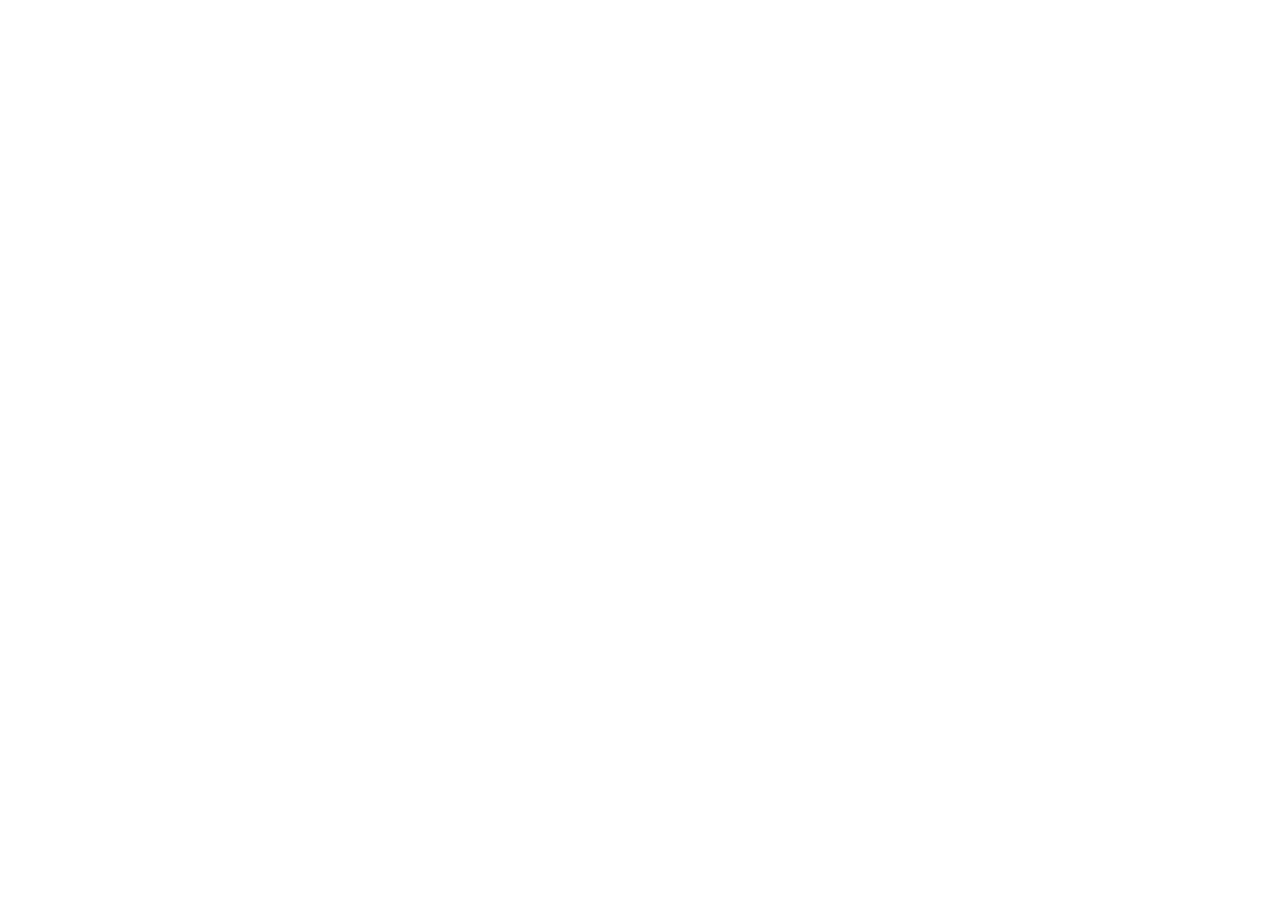
==== Index.html @ 4e095035 "reset" ====
<!DOCTYPE html>
<html lang="en">
<head>
    <meta charset="UTF-8">
    <meta name="viewport" content="width=device-width, initial-scale=1.0">
    <title>Profile</title>
</head>
<body>
    
</body>
</html>
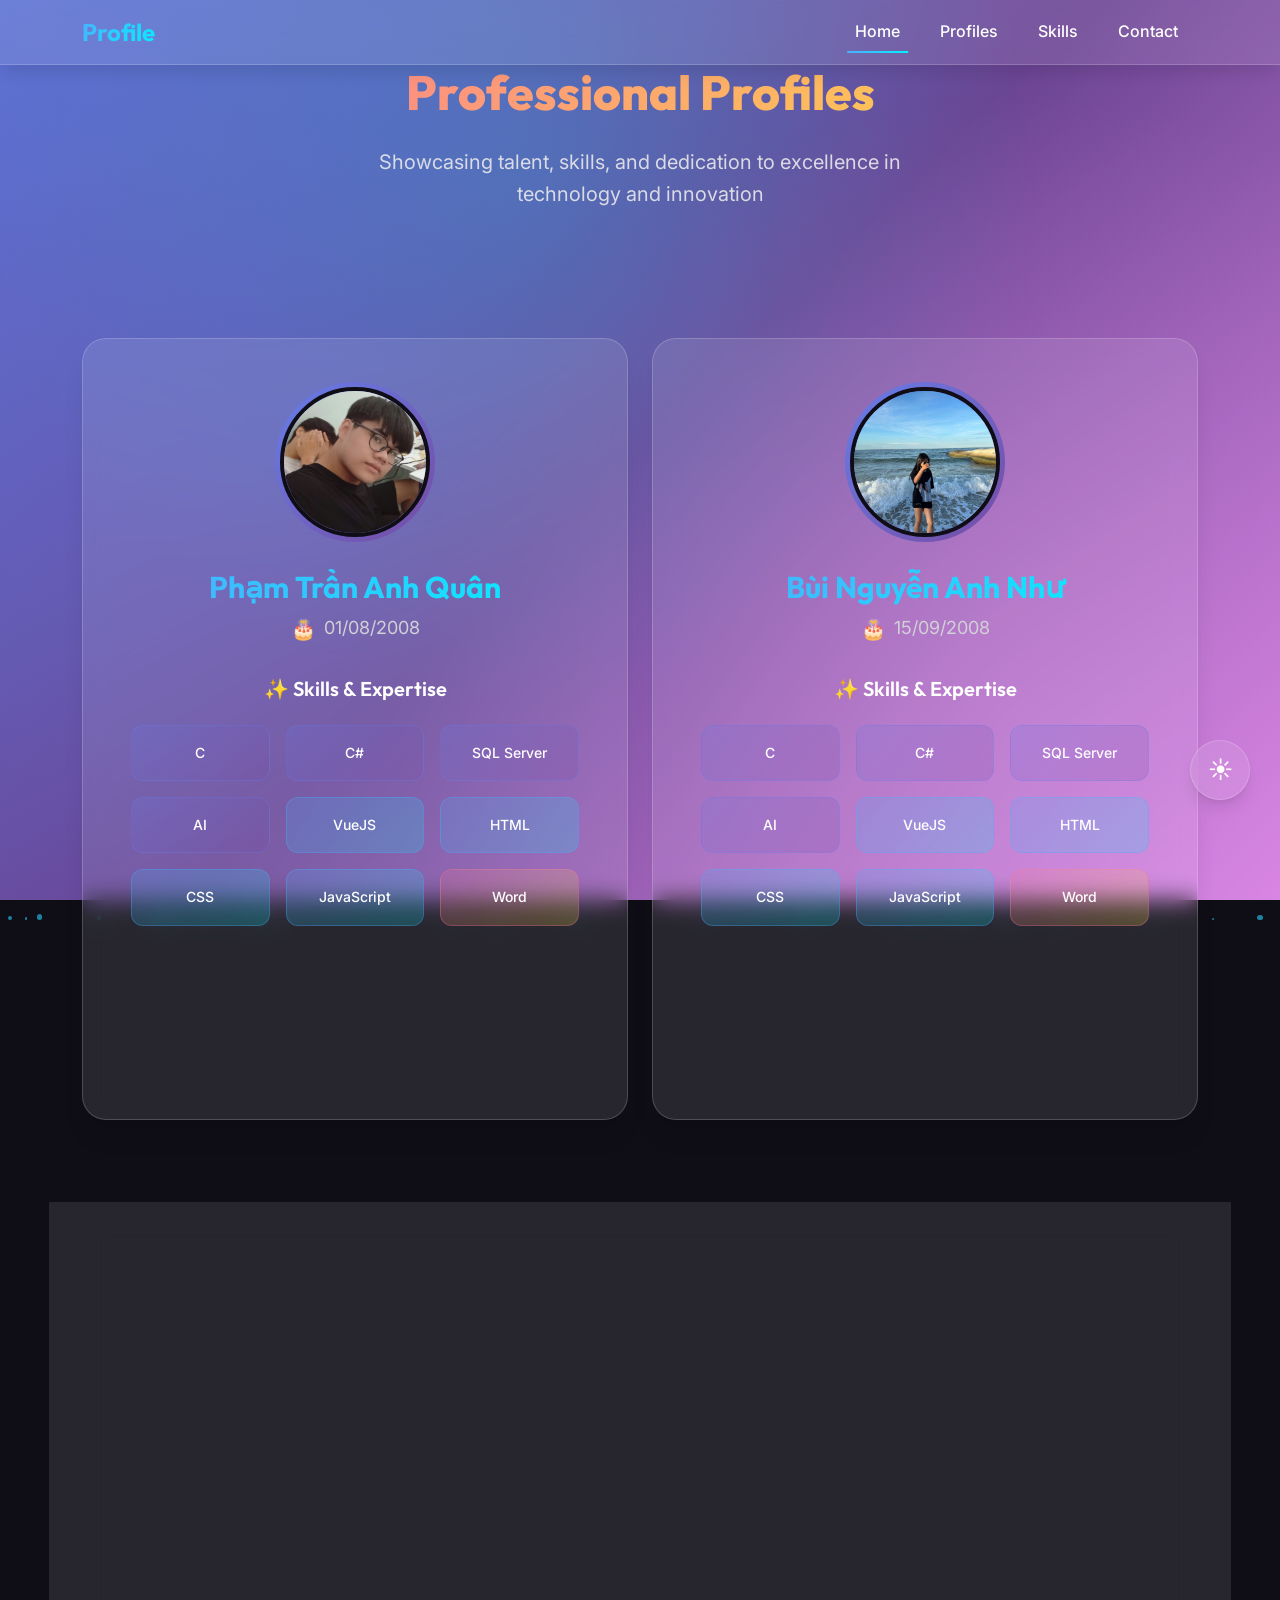
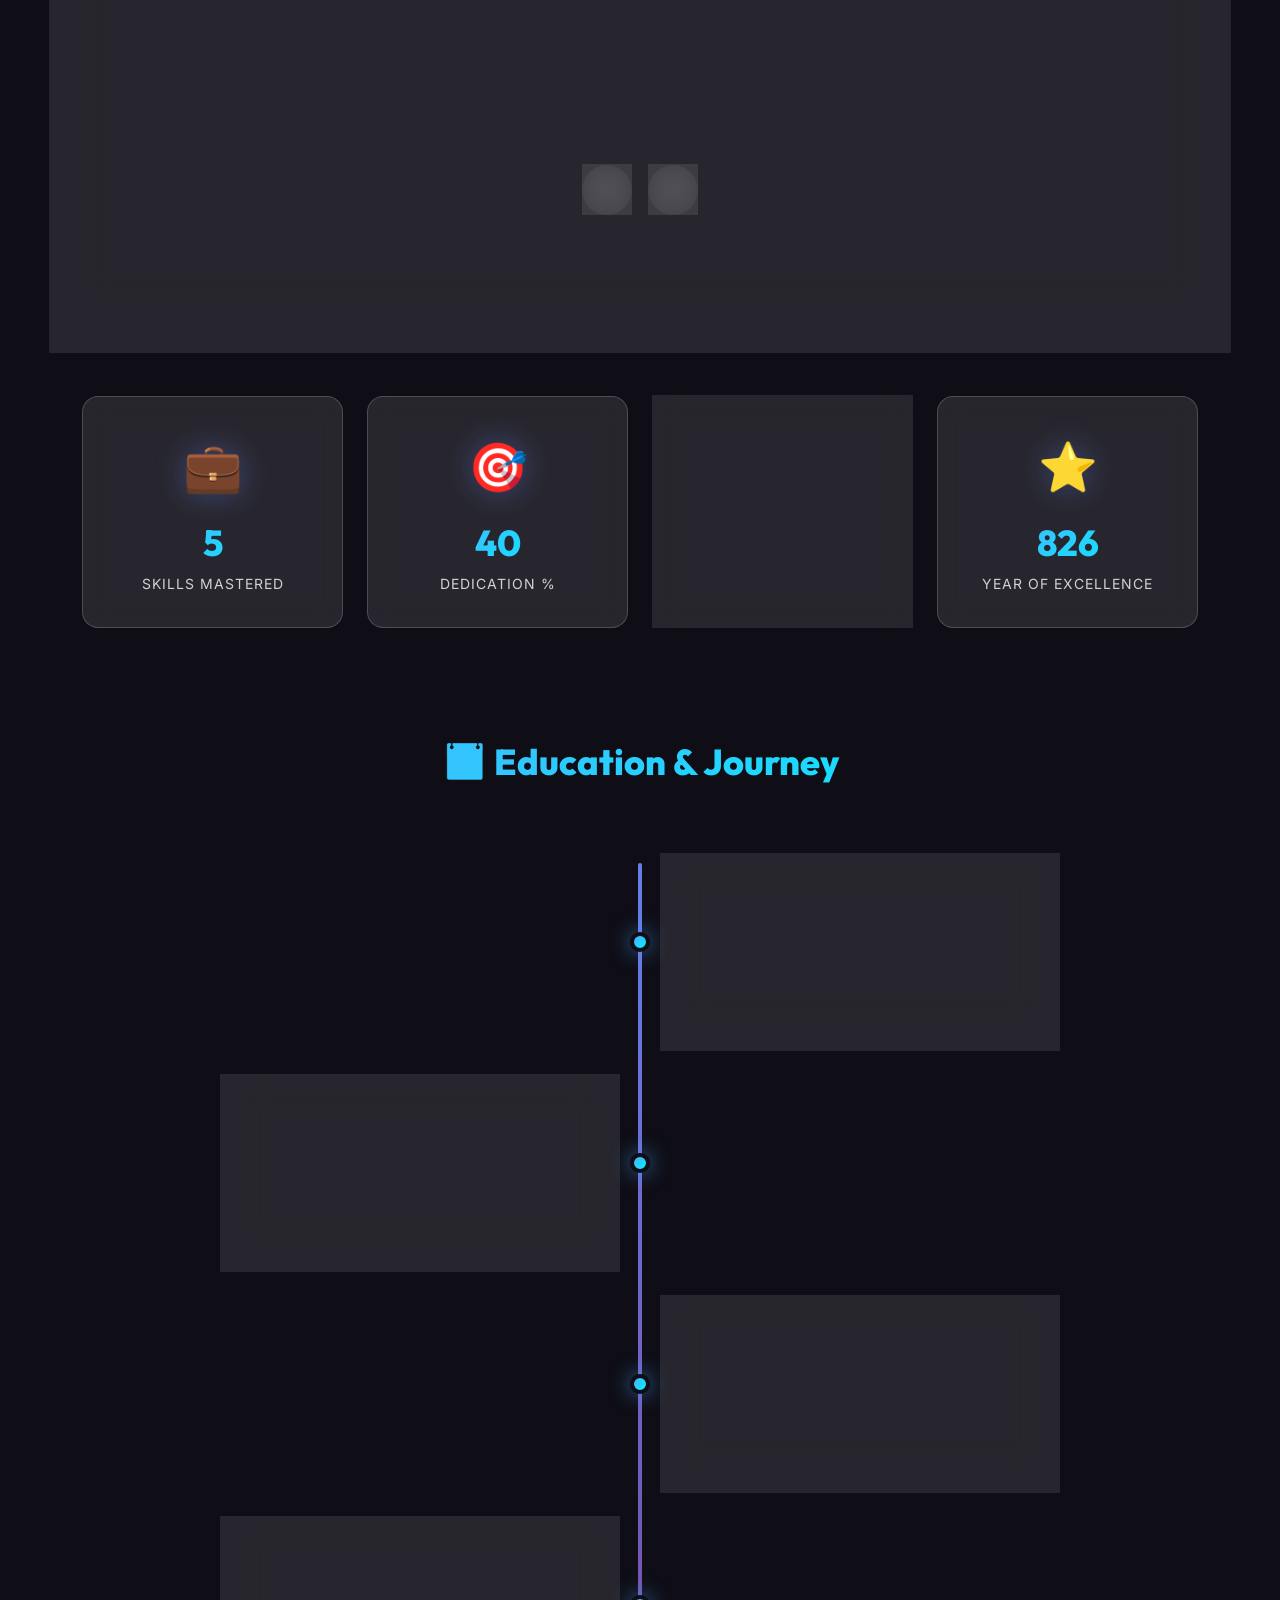
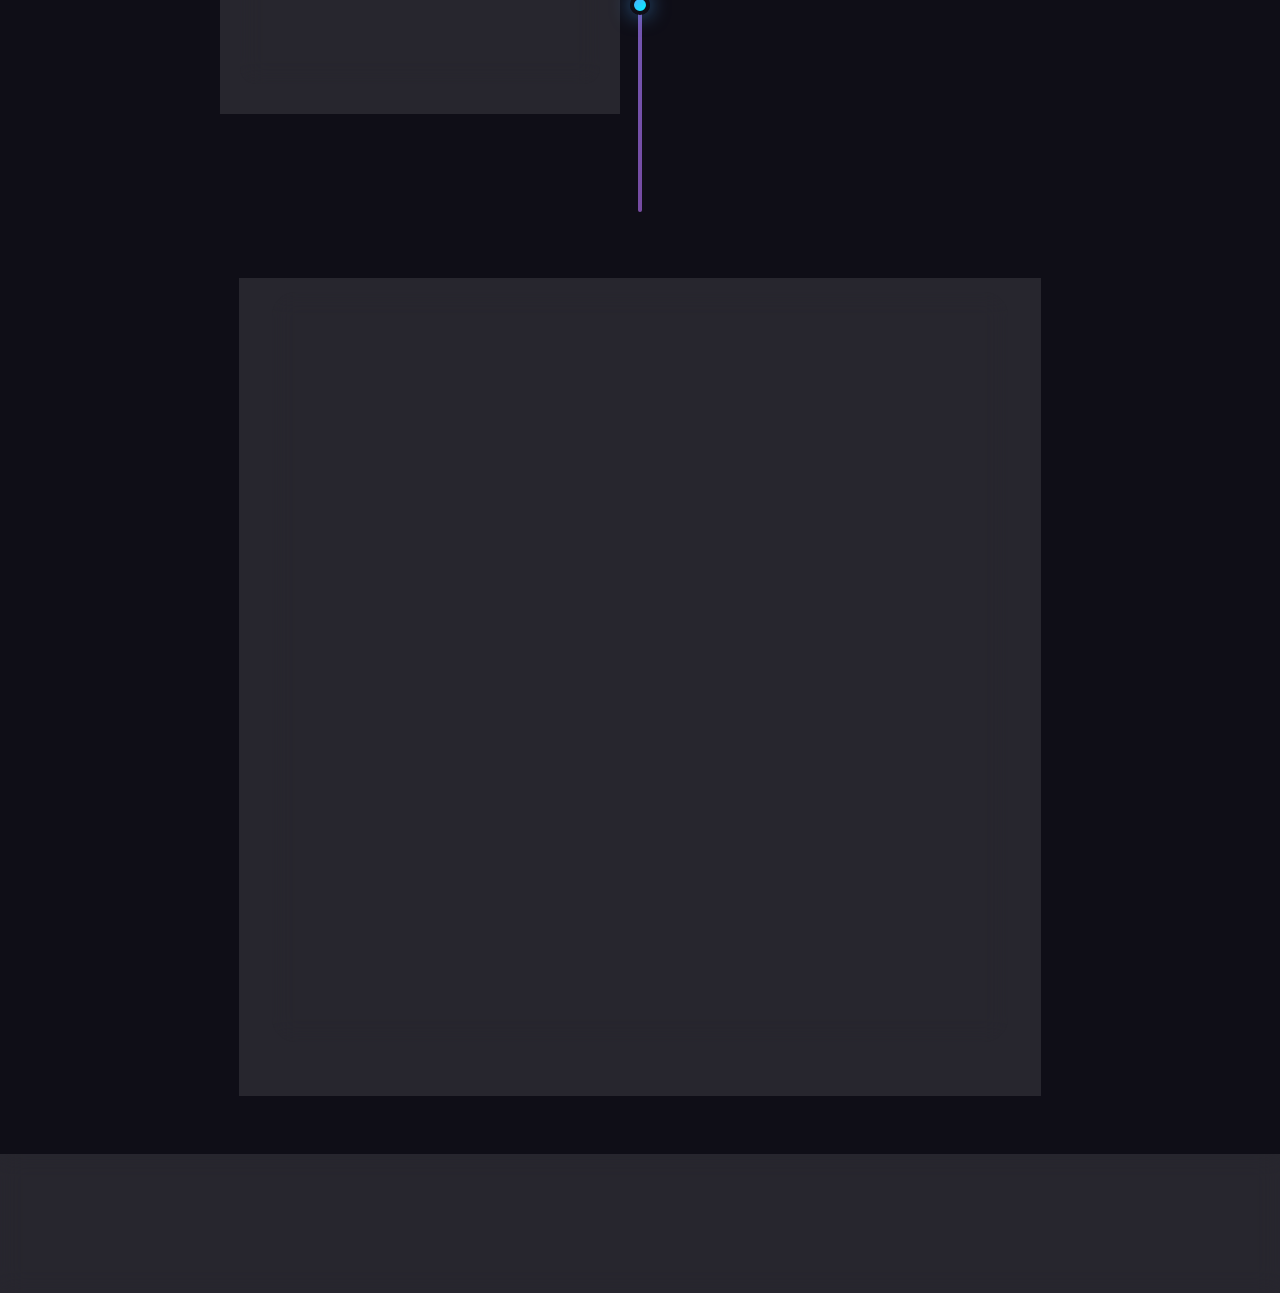
==== commit fe94f7a3: "feat: Implement a comprehensive profile page with detailed sections, styling, and interactive script" ====
--- a/Index.html
+++ b/Index.html
@@ -1,11 +1,359 @@
 <!DOCTYPE html>
-<html lang="en">
+<html lang="vi">
+
 <head>
     <meta charset="UTF-8">
     <meta name="viewport" content="width=device-width, initial-scale=1.0">
-    <title>Profile</title>
+    <meta name="description" content="Professional Profile - Phạm Trần Anh Quân & Bùi Nguyễn Anh Như">
+    <meta name="keywords" content="profile, developer, programmer, skills, portfolio">
+    <meta name="author" content="Phạm Trần Anh Quân & Bùi Nguyễn Anh Như">
+    <title>Premium Profile - Phạm Trần Anh Quân & Bùi Nguyễn Anh Như</title>
+
+    <!-- Bootstrap CSS -->
+    <link href="https://cdn.jsdelivr.net/npm/bootstrap@5.3.8/dist/css/bootstrap.min.css" rel="stylesheet"
+        integrity="sha384-sRIl4kxILFvY47J16cr9ZwB07vP4J8+LH7qKQnuqkuIAvNWLzeN8tE5YBujZqJLB" crossorigin="anonymous">
+
+    <!-- Custom CSS -->
+    <link rel="stylesheet" href="css/style.css">
+
+    <!-- Favicon -->
+    <link rel="icon" type="image/x-icon"
+        href="data:image/svg+xml,<svg xmlns='http://www.w3.org/2000/svg' viewBox='0 0 100 100'><text y='.9em' font-size='90'>👨‍💻</text></svg>">
 </head>
+
 <body>
-    
+    <!-- Page Loader -->
+    <div class="page-loader">
+        <div class="loader-spinner"></div>
+    </div>
+
+    <!-- Floating Particles Container -->
+    <div class="particles-container"></div>
+
+    <!-- Scroll Progress Indicator -->
+    <div class="scroll-progress"></div>
+
+    <!-- Animated Background -->
+    <div class="animated-background"></div>
+
+    <!-- Navigation -->
+    <header>
+        <nav class="navbar navbar-expand-lg navbar-glass fixed-top">
+            <div class="container">
+                <a class="navbar-brand" href="#home">
+                    <span>Profile</span>
+                </a>
+                <button class="navbar-toggler" type="button" data-bs-toggle="collapse" data-bs-target="#navbarNav"
+                    aria-controls="navbarNav" aria-expanded="false" aria-label="Toggle navigation">
+                    <span class="navbar-toggler-icon"></span>
+                </button>
+                <div class="collapse navbar-collapse" id="navbarNav">
+                    <ul class="navbar-nav ms-auto">
+                        <li class="nav-item">
+                            <a class="nav-link active" aria-current="page" href="#home">Home</a>
+                        </li>
+                        <li class="nav-item">
+                            <a class="nav-link" href="#profiles">Profiles</a>
+                        </li>
+                        <li class="nav-item">
+                            <a class="nav-link" href="#skills">Skills</a>
+                        </li>
+                        <li class="nav-item">
+                            <a class="nav-link" href="#contact">Contact</a>
+                        </li>
+                    </ul>
+                </div>
+            </div>
+        </nav>
+    </header>
+
+    <!-- Hero Section -->
+    <section id="home" class="hero-section">
+        <div class="container">
+            <h1 class="hero-title">Professional Profiles</h1>
+            <p class="hero-subtitle">
+                Showcasing talent, skills, and dedication to excellence in technology and innovation
+            </p>
+        </div>
+    </section>
+
+    <!-- Profile Cards Section -->
+    <section id="profiles" class="profiles-section">
+        <div class="container">
+            <div class="row g-4">
+                <!-- Profile Card 1: Phạm Trần Anh Quân -->
+                <div class="col-lg-6">
+                    <div class="profile-card">
+                        <div class="profile-image-wrapper">
+                            <img src="Pic/quan.jpg" alt="Phạm Trần Anh Quân" class="profile-image">
+                        </div>
+
+                        <h2 class="profile-name">Phạm Trần Anh Quân</h2>
+                        <p class="profile-birthdate">01/08/2008</p>
+
+                        <div id="skills" class="skills-section">
+                            <h3 class="skills-title">✨ Skills & Expertise</h3>
+                            <div class="skills-grid">
+                                <div class="skill-badge programming">C</div>
+                                <div class="skill-badge programming">C#</div>
+                                <div class="skill-badge programming">SQL Server</div>
+                                <div class="skill-badge programming">AI</div>
+                                <div class="skill-badge web">VueJS</div>
+                                <div class="skill-badge web">HTML</div>
+                                <div class="skill-badge web">CSS</div>
+                                <div class="skill-badge web">JavaScript</div>
+                                <div class="skill-badge office">Word</div>
+                                <div class="skill-badge office">Excel</div>
+                                <div class="skill-badge office">PowerPoint</div>
+                                <div class="skill-badge soft">English</div>
+                                <div class="skill-badge soft">Teamwork</div>
+                                <div class="skill-badge soft">Communicate</div>
+                            </div>
+                        </div>
+                    </div>
+                </div>
+
+                <!-- Profile Card 2: Bùi Nguyễn Anh Như -->
+                <div class="col-lg-6">
+                    <div class="profile-card">
+                        <div class="profile-image-wrapper">
+                            <img src="Pic/nhu.jpg" alt="Bùi Nguyễn Anh Như" class="profile-image">
+                        </div>
+
+                        <h2 class="profile-name">Bùi Nguyễn Anh Như</h2>
+                        <p class="profile-birthdate">15/09/2008</p>
+
+                        <div class="skills-section">
+                            <h3 class="skills-title">✨ Skills & Expertise</h3>
+                            <div class="skills-grid">
+                                <div class="skill-badge programming">C</div>
+                                <div class="skill-badge programming">C#</div>
+                                <div class="skill-badge programming">SQL Server</div>
+                                <div class="skill-badge programming">AI</div>
+                                <div class="skill-badge web">VueJS</div>
+                                <div class="skill-badge web">HTML</div>
+                                <div class="skill-badge web">CSS</div>
+                                <div class="skill-badge web">JavaScript</div>
+                                <div class="skill-badge office">Word</div>
+                                <div class="skill-badge office">Excel</div>
+                                <div class="skill-badge office">PowerPoint</div>
+                                <div class="skill-badge soft">English</div>
+                                <div class="skill-badge soft">Teamwork</div>
+                                <div class="skill-badge soft">Communicate</div>
+                            </div>
+                        </div>
+                    </div>
+                </div>
+            </div>
+        </div>
+    </section>
+
+    <!-- Achievements Slider Section -->
+    <section class="slider-section">
+        <div class="container">
+            <div class="slider-container">
+                <h2 class="slider-title">🏆 Achievements & Highlights</h2>
+
+                <div class="slider-wrapper">
+                    <div class="slider-track">
+                        <!-- Slide 1 -->
+                        <div class="slider-slide">
+                            <div class="slider-content">
+                                <div class="slider-icon">💻</div>
+                                <h3>Full-Stack Development</h3>
+                                <p>Proficient in both frontend and backend technologies, creating complete web solutions
+                                    from database design to user interface implementation.</p>
+                            </div>
+                        </div>
+
+                        <!-- Slide 2 -->
+                        <div class="slider-slide">
+                            <div class="slider-content">
+                                <div class="slider-icon">🤖</div>
+                                <h3>AI & Machine Learning</h3>
+                                <p>Experience with artificial intelligence and machine learning technologies, applying
+                                    modern AI solutions to solve real-world problems.</p>
+                            </div>
+                        </div>
+
+                        <!-- Slide 3 -->
+                        <div class="slider-slide">
+                            <div class="slider-content">
+                                <div class="slider-icon">🎨</div>
+                                <h3>Modern Web Design</h3>
+                                <p>Creating stunning, responsive interfaces using cutting-edge design principles
+                                    including glassmorphism, gradients, and micro-interactions.</p>
+                            </div>
+                        </div>
+
+                        <!-- Slide 4 -->
+                        <div class="slider-slide">
+                            <div class="slider-content">
+                                <div class="slider-icon">⚡</div>
+                                <h3>High Performance</h3>
+                                <p>Building optimized, lightning-fast applications with focus on performance,
+                                    accessibility, and user experience.</p>
+                            </div>
+                        </div>
+                    </div>
+                </div>
+
+                <div class="slider-controls">
+                    <button class="slider-btn slider-prev" aria-label="Previous slide">←</button>
+                    <button class="slider-btn slider-next" aria-label="Next slide">→</button>
+                </div>
+
+                <div class="slider-indicators">
+                    <div class="slider-indicator active"></div>
+                    <div class="slider-indicator"></div>
+                    <div class="slider-indicator"></div>
+                    <div class="slider-indicator"></div>
+                </div>
+            </div>
+        </div>
+    </section>
+
+    <!-- Statistics Section -->
+    <section class="stats-section">
+        <div class="container">
+            <div class="stats-grid">
+                <div class="stat-card">
+                    <div class="stat-icon">💼</div>
+                    <div class="stat-number" data-target="14">0</div>
+                    <div class="stat-label">Skills Mastered</div>
+                </div>
+
+                <div class="stat-card">
+                    <div class="stat-icon">🎯</div>
+                    <div class="stat-number" data-target="100">0</div>
+                    <div class="stat-label">Dedication %</div>
+                </div>
+
+                <div class="stat-card">
+                    <div class="stat-icon">🚀</div>
+                    <div class="stat-number" data-target="4">0</div>
+                    <div class="stat-label">Tech Domains</div>
+                </div>
+
+                <div class="stat-card">
+                    <div class="stat-icon">⭐</div>
+                    <div class="stat-number" data-target="2026">0</div>
+                    <div class="stat-label">Year of Excellence</div>
+                </div>
+            </div>
+        </div>
+    </section>
+
+    <!-- Timeline Section -->
+    <section class="timeline-section">
+        <div class="container">
+            <h2 class="timeline-title">📅 Education & Journey</h2>
+
+            <div class="timeline">
+                <div class="timeline-item">
+                    <div class="timeline-content">
+                        <div class="timeline-year">2026</div>
+                        <div class="timeline-event">Pursuing Advanced Programming and AI Technologies</div>
+                    </div>
+                    <div class="timeline-dot"></div>
+                    <div style="width: 45%"></div>
+                </div>
+
+                <div class="timeline-item">
+                    <div class="timeline-content">
+                        <div class="timeline-year">2024-2025</div>
+                        <div class="timeline-event">Mastering Web Development with VueJS, HTML, CSS & JavaScript</div>
+                    </div>
+                    <div class="timeline-dot"></div>
+                    <div style="width: 45%"></div>
+                </div>
+
+                <div class="timeline-item">
+                    <div class="timeline-content">
+                        <div class="timeline-year">2023</div>
+                        <div class="timeline-event">Started Learning Programming with C and C#</div>
+                    </div>
+                    <div class="timeline-dot"></div>
+                    <div style="width: 45%"></div>
+                </div>
+
+                <div class="timeline-item">
+                    <div class="timeline-content">
+                        <div class="timeline-year">2008</div>
+                        <div class="timeline-event">🎂 Born and Ready to Make a Difference!</div>
+                    </div>
+                    <div class="timeline-dot"></div>
+                    <div style="width: 45%"></div>
+                </div>
+            </div>
+        </div>
+    </section>
+
+    <!-- Contact Section -->
+
+    <section id="contact" class="profiles-section">
+        <div class="container">
+            <div class="row justify-content-center">
+                <div class="col-lg-8">
+                    <div class="contact-form">
+                        <h2 class="profile-name" style="margin-bottom: var(--space-lg); text-align: center;">Get In
+                            Touch</h2>
+                        <p class="hero-subtitle" style="text-align: center; margin-bottom: var(--space-2xl);">
+                            Interested in collaboration or have questions? Send us a message!
+                        </p>
+
+                        <form>
+                            <div class="form-group">
+                                <label for="name" class="form-label">Your Name</label>
+                                <input type="text" id="name" name="name" class="form-input"
+                                    placeholder="Enter your name" required>
+                            </div>
+
+                            <div class="form-group">
+                                <label for="email" class="form-label">Email Address</label>
+                                <input type="email" id="email" name="email" class="form-input"
+                                    placeholder="your.email@example.com" required>
+                            </div>
+
+                            <div class="form-group">
+                                <label for="message" class="form-label">Message</label>
+                                <textarea id="message" name="message" class="form-textarea"
+                                    placeholder="Write your message here..." required></textarea>
+                            </div>
+
+                            <button type="submit" class="form-submit">Send Message</button>
+                        </form>
+                    </div>
+                </div>
+            </div>
+        </div>
+    </section>
+
+    <!-- Theme Toggle Button -->
+    <button class="theme-toggle" aria-label="Toggle theme">☀️</button>
+
+    <!-- Scroll to Top Button -->
+    <button class="scroll-top" aria-label="Scroll to top">↑</button>
+
+    <!-- Footer -->
+    <footer class="footer">
+        <div class="container">
+            <p class="footer-text">
+                Made with <span class="footer-heart">❤️</span> by Phạm Trần Anh Quân & Bùi Nguyễn Anh Như
+            </p>
+            <p class="footer-text" style="font-size: 0.75rem; margin-top: 0.5rem; opacity: 0.7;">
+                © 2026 All Rights Reserved
+            </p>
+        </div>
+    </footer>
+
+    <!-- Bootstrap Bundle with Popper -->
+    <script src="https://cdn.jsdelivr.net/npm/bootstrap@5.3.8/dist/js/bootstrap.bundle.min.js"
+        integrity="sha384-FKyoEForCGlyvwx9Hj09JcYn3nv7wiPVlz7YYwJrWVcXK/BmnVDxM+D2scQbITxI"
+        crossorigin="anonymous"></script>
+
+    <!-- Custom JavaScript -->
+    <script src="js/main.js"></script>
 </body>
+
 </html>
--- a/css/style.css
+++ b/css/style.css
@@ -0,0 +1,1436 @@
+/* ===================================
+   Premium Profile Interface Styles
+   ================================== */
+
+/* Import Modern Font */
+@import url('https://fonts.googleapis.com/css2?family=Inter:wght@300;400;500;600;700;800&family=Outfit:wght@300;400;500;600;700;800&display=swap');
+
+/* ===================================
+   CSS Custom Properties (Design Tokens)
+   ================================== */
+:root {
+    /* Color Palette - Vibrant Gradients */
+    --gradient-primary: linear-gradient(135deg, #667eea 0%, #764ba2 100%);
+    --gradient-secondary: linear-gradient(135deg, #f093fb 0%, #f5576c 100%);
+    --gradient-accent: linear-gradient(135deg, #4facfe 0%, #00f2fe 100%);
+    --gradient-warm: linear-gradient(135deg, #fa709a 0%, #fee140 100%);
+    --gradient-cool: linear-gradient(135deg, #30cfd0 0%, #330867 100%);
+    --gradient-mesh: linear-gradient(135deg, #667eea 0%, #764ba2 50%, #f093fb 100%);
+
+    /* Solid Colors */
+    --color-dark: #0f0e17;
+    --color-dark-800: #1a1825;
+    --color-dark-700: #252433;
+    --color-dark-600: #2e2d3d;
+    --color-light: #fffffe;
+    --color-gray-100: #e8e8ea;
+    --color-gray-200: #d1d1d6;
+    --color-gray-300: #a0a0ab;
+    --color-purple: #667eea;
+    --color-pink: #f093fb;
+    --color-cyan: #00f2fe;
+
+    /* Typography */
+    --font-primary: 'Inter', -apple-system, BlinkMacSystemFont, 'Segoe UI', sans-serif;
+    --font-secondary: 'Outfit', -apple-system, BlinkMacSystemFont, 'Segoe UI', sans-serif;
+
+    /* Font Sizes */
+    --text-xs: 0.75rem;
+    --text-sm: 0.875rem;
+    --text-base: 1rem;
+    --text-lg: 1.125rem;
+    --text-xl: 1.25rem;
+    --text-2xl: 1.5rem;
+    --text-3xl: 1.875rem;
+    --text-4xl: 2.25rem;
+    --text-5xl: 3rem;
+
+    /* Spacing */
+    --space-xs: 0.25rem;
+    --space-sm: 0.5rem;
+    --space-md: 1rem;
+    --space-lg: 1.5rem;
+    --space-xl: 2rem;
+    --space-2xl: 3rem;
+    --space-3xl: 4rem;
+
+    /* Border Radius */
+    --radius-sm: 0.375rem;
+    --radius-md: 0.5rem;
+    --radius-lg: 0.75rem;
+    --radius-xl: 1rem;
+    --radius-2xl: 1.5rem;
+    --radius-full: 9999px;
+
+    /* Shadows */
+    --shadow-sm: 0 1px 2px 0 rgba(0, 0, 0, 0.05);
+    --shadow-md: 0 4px 6px -1px rgba(0, 0, 0, 0.1), 0 2px 4px -1px rgba(0, 0, 0, 0.06);
+    --shadow-lg: 0 10px 15px -3px rgba(0, 0, 0, 0.1), 0 4px 6px -2px rgba(0, 0, 0, 0.05);
+    --shadow-xl: 0 20px 25px -5px rgba(0, 0, 0, 0.1), 0 10px 10px -5px rgba(0, 0, 0, 0.04);
+    --shadow-2xl: 0 25px 50px -12px rgba(0, 0, 0, 0.25);
+    --shadow-glow: 0 0 30px rgba(102, 126, 234, 0.4);
+
+    /* Glassmorphism */
+    --glass-bg: rgba(255, 255, 255, 0.1);
+    --glass-border: rgba(255, 255, 255, 0.18);
+    --glass-blur: 12px;
+
+    /* Animation Timings */
+    --transition-fast: 150ms ease-in-out;
+    --transition-base: 250ms ease-in-out;
+    --transition-slow: 350ms ease-in-out;
+}
+
+/* ===================================
+   Global Styles & Reset
+   ================================== */
+* {
+    margin: 0;
+    padding: 0;
+    box-sizing: border-box;
+}
+
+html {
+    scroll-behavior: smooth;
+}
+
+body {
+    font-family: var(--font-primary);
+    background: var(--color-dark);
+    color: var(--color-light);
+    line-height: 1.6;
+    overflow-x: hidden;
+    min-height: 100vh;
+    position: relative;
+}
+
+/* ===================================
+   Animated Background
+   ================================== */
+.animated-background {
+    position: fixed;
+    top: 0;
+    left: 0;
+    width: 100%;
+    height: 100%;
+    z-index: -1;
+    background: var(--gradient-mesh);
+    opacity: 0.9;
+}
+
+.animated-background::before {
+    content: '';
+    position: absolute;
+    top: 0;
+    left: 0;
+    width: 100%;
+    height: 100%;
+    background:
+        radial-gradient(circle at 20% 50%, rgba(102, 126, 234, 0.3) 0%, transparent 50%),
+        radial-gradient(circle at 80% 80%, rgba(240, 147, 251, 0.3) 0%, transparent 50%),
+        radial-gradient(circle at 40% 20%, rgba(0, 242, 254, 0.2) 0%, transparent 50%);
+    animation: backgroundShift 15s ease-in-out infinite alternate;
+}
+
+@keyframes backgroundShift {
+    0% {
+        transform: translate(0, 0) scale(1);
+    }
+
+    100% {
+        transform: translate(50px, 50px) scale(1.1);
+    }
+}
+
+/* ===================================
+   Glassmorphic Navigation
+   ================================== */
+.navbar-glass {
+    background: var(--glass-bg) !important;
+    backdrop-filter: blur(var(--glass-blur));
+    -webkit-backdrop-filter: blur(var(--glass-blur));
+    border-bottom: 1px solid var(--glass-border);
+    box-shadow: var(--shadow-lg);
+    transition: all var(--transition-base);
+}
+
+.navbar-glass .navbar-brand {
+    font-family: var(--font-secondary);
+    font-weight: 700;
+    font-size: var(--text-2xl);
+    background: var(--gradient-accent);
+    -webkit-background-clip: text;
+    -webkit-text-fill-color: transparent;
+    background-clip: text;
+    transition: all var(--transition-base);
+}
+
+.navbar-glass .navbar-brand:hover {
+    transform: scale(1.05);
+}
+
+.navbar-glass .nav-link {
+    color: var(--color-light) !important;
+    font-weight: 500;
+    position: relative;
+    padding: var(--space-sm) var(--space-md) !important;
+    margin: 0 var(--space-xs);
+    transition: all var(--transition-base);
+}
+
+.navbar-glass .nav-link::after {
+    content: '';
+    position: absolute;
+    bottom: 0;
+    left: 50%;
+    width: 0;
+    height: 2px;
+    background: var(--gradient-accent);
+    transform: translateX(-50%);
+    transition: width var(--transition-base);
+}
+
+.navbar-glass .nav-link:hover::after,
+.navbar-glass .nav-link.active::after {
+    width: 80%;
+}
+
+.navbar-glass .nav-link:hover {
+    color: var(--color-cyan) !important;
+}
+
+.navbar-toggler {
+    border: none;
+    padding: var(--space-sm);
+}
+
+.navbar-toggler:focus {
+    box-shadow: none;
+}
+
+.navbar-toggler-icon {
+    filter: brightness(0) invert(1);
+}
+
+/* ===================================
+   Hero Section
+   ================================== */
+.hero-section {
+    padding: var(--space-3xl) 0 var(--space-2xl);
+    text-align: center;
+    position: relative;
+}
+
+.hero-title {
+    font-family: var(--font-secondary);
+    font-size: var(--text-5xl);
+    font-weight: 800;
+    margin-bottom: var(--space-lg);
+    background: var(--gradient-warm);
+    -webkit-background-clip: text;
+    -webkit-text-fill-color: transparent;
+    background-clip: text;
+    animation: fadeInUp 0.8s ease-out;
+}
+
+.hero-subtitle {
+    font-size: var(--text-xl);
+    color: var(--color-gray-100);
+    max-width: 600px;
+    margin: 0 auto var(--space-xl);
+    opacity: 0.9;
+    animation: fadeInUp 0.8s ease-out 0.2s backwards;
+}
+
+@keyframes fadeInUp {
+    from {
+        opacity: 0;
+        transform: translateY(30px);
+    }
+
+    to {
+        opacity: 1;
+        transform: translateY(0);
+    }
+}
+
+/* ===================================
+   Profile Cards Section
+   ================================== */
+.profiles-section {
+    padding: var(--space-2xl) 0;
+    position: relative;
+}
+
+.profile-card {
+    background: var(--glass-bg);
+    backdrop-filter: blur(var(--glass-blur));
+    -webkit-backdrop-filter: blur(var(--glass-blur));
+    border: 1px solid var(--glass-border);
+    border-radius: var(--radius-2xl);
+    padding: var(--space-2xl);
+    box-shadow: var(--shadow-xl);
+    transition: all var(--transition-slow);
+    position: relative;
+    overflow: hidden;
+    opacity: 0;
+    transform: translateY(50px);
+    animation: cardFadeIn 0.8s ease-out forwards;
+}
+
+.profile-card:nth-child(1) {
+    animation-delay: 0.3s;
+}
+
+.profile-card:nth-child(2) {
+    animation-delay: 0.5s;
+}
+
+@keyframes cardFadeIn {
+    to {
+        opacity: 1;
+        transform: translateY(0);
+    }
+}
+
+.profile-card::before {
+    content: '';
+    position: absolute;
+    top: 0;
+    left: 0;
+    right: 0;
+    height: 5px;
+    background: var(--gradient-primary);
+    opacity: 0;
+    transition: opacity var(--transition-base);
+}
+
+.profile-card:hover {
+    transform: translateY(-10px);
+    box-shadow: var(--shadow-2xl), var(--shadow-glow);
+    border-color: rgba(255, 255, 255, 0.3);
+}
+
+.profile-card:hover::before {
+    opacity: 1;
+}
+
+.profile-image-wrapper {
+    width: 150px;
+    height: 150px;
+    margin: 0 auto var(--space-xl);
+    position: relative;
+}
+
+.profile-image-wrapper::before {
+    content: '';
+    position: absolute;
+    inset: -5px;
+    background: var(--gradient-primary);
+    border-radius: var(--radius-full);
+    z-index: -1;
+    animation: rotateGradient 3s linear infinite;
+}
+
+@keyframes rotateGradient {
+    0% {
+        filter: hue-rotate(0deg);
+    }
+
+    100% {
+        filter: hue-rotate(360deg);
+    }
+}
+
+.profile-image {
+    width: 100%;
+    height: 100%;
+    border-radius: var(--radius-full);
+    object-fit: cover;
+    border: 4px solid var(--color-dark);
+    transition: transform var(--transition-base);
+}
+
+.profile-card:hover .profile-image {
+    transform: scale(1.05);
+}
+
+.profile-name {
+    font-family: var(--font-secondary);
+    font-size: var(--text-3xl);
+    font-weight: 700;
+    margin-bottom: var(--space-sm);
+    background: var(--gradient-accent);
+    -webkit-background-clip: text;
+    -webkit-text-fill-color: transparent;
+    background-clip: text;
+    word-wrap: break-word;
+    text-align: center;
+}
+
+.profile-birthdate {
+    font-size: var(--text-lg);
+    color: var(--color-gray-200);
+    margin-bottom: var(--space-xl);
+    display: flex;
+    align-items: center;
+    justify-content: center;
+    gap: var(--space-sm);
+}
+
+.profile-birthdate::before {
+    content: '🎂';
+    font-size: var(--text-xl);
+}
+
+/* ===================================
+   Skills Section
+   ================================== */
+.skills-title {
+    font-family: var(--font-secondary);
+    font-size: var(--text-xl);
+    font-weight: 600;
+    margin-bottom: var(--space-lg);
+    text-align: center;
+    color: var(--color-light);
+}
+
+.skills-grid {
+    display: grid;
+    grid-template-columns: repeat(auto-fit, minmax(110px, 1fr));
+    gap: var(--space-md);
+}
+
+.skill-badge {
+    background: linear-gradient(135deg, rgba(102, 126, 234, 0.2) 0%, rgba(118, 75, 162, 0.2) 100%);
+    border: 1px solid rgba(102, 126, 234, 0.3);
+    border-radius: var(--radius-lg);
+    padding: var(--space-md) var(--space-sm);
+    text-align: center;
+    font-weight: 500;
+    font-size: var(--text-sm);
+    transition: all var(--transition-base);
+    cursor: default;
+    word-break: break-word;
+    hyphens: auto;
+    min-width: 0;
+    position: relative;
+    overflow: hidden;
+}
+
+.skill-badge::before {
+    content: '';
+    position: absolute;
+    top: 0;
+    left: -100%;
+    width: 100%;
+    height: 100%;
+    background: linear-gradient(90deg, transparent, rgba(255, 255, 255, 0.2), transparent);
+    transition: left 0.5s;
+}
+
+.skill-badge:hover {
+    transform: translateY(-5px) scale(1.05);
+    background: linear-gradient(135deg, rgba(102, 126, 234, 0.4) 0%, rgba(118, 75, 162, 0.4) 100%);
+    border-color: rgba(102, 126, 234, 0.6);
+    box-shadow: 0 8px 16px rgba(102, 126, 234, 0.3);
+}
+
+.skill-badge:hover::before {
+    left: 100%;
+}
+
+/* Skill Category Variations */
+.skill-badge.programming {
+    background: linear-gradient(135deg, rgba(102, 126, 234, 0.2) 0%, rgba(118, 75, 162, 0.2) 100%);
+    border-color: rgba(102, 126, 234, 0.3);
+}
+
+.skill-badge.programming:hover {
+    background: linear-gradient(135deg, rgba(102, 126, 234, 0.4) 0%, rgba(118, 75, 162, 0.4) 100%);
+    box-shadow: 0 8px 16px rgba(102, 126, 234, 0.3);
+}
+
+.skill-badge.web {
+    background: linear-gradient(135deg, rgba(75, 172, 254, 0.2) 0%, rgba(0, 242, 254, 0.2) 100%);
+    border-color: rgba(75, 172, 254, 0.3);
+}
+
+.skill-badge.web:hover {
+    background: linear-gradient(135deg, rgba(75, 172, 254, 0.4) 0%, rgba(0, 242, 254, 0.4) 100%);
+    box-shadow: 0 8px 16px rgba(75, 172, 254, 0.3);
+}
+
+.skill-badge.office {
+    background: linear-gradient(135deg, rgba(250, 112, 154, 0.2) 0%, rgba(254, 225, 64, 0.2) 100%);
+    border-color: rgba(250, 112, 154, 0.3);
+}
+
+.skill-badge.office:hover {
+    background: linear-gradient(135deg, rgba(250, 112, 154, 0.4) 0%, rgba(254, 225, 64, 0.4) 100%);
+    box-shadow: 0 8px 16px rgba(250, 112, 154, 0.3);
+}
+
+.skill-badge.soft {
+    background: linear-gradient(135deg, rgba(240, 147, 251, 0.2) 0%, rgba(245, 87, 108, 0.2) 100%);
+    border-color: rgba(240, 147, 251, 0.3);
+}
+
+.skill-badge.soft:hover {
+    background: linear-gradient(135deg, rgba(240, 147, 251, 0.4) 0%, rgba(245, 87, 108, 0.4) 100%);
+    box-shadow: 0 8px 16px rgba(240, 147, 251, 0.3);
+}
+
+/* ===================================
+   Footer
+   ================================== */
+.footer {
+    background: var(--glass-bg);
+    backdrop-filter: blur(var(--glass-blur));
+    -webkit-backdrop-filter: blur(var(--glass-blur));
+    border-top: 1px solid var(--glass-border);
+    padding: var(--space-xl) 0;
+    text-align: center;
+    margin-top: var(--space-3xl);
+}
+
+.footer-text {
+    color: var(--color-gray-200);
+    font-size: var(--text-sm);
+}
+
+.footer-heart {
+    color: #f093fb;
+    animation: heartbeat 1.5s ease-in-out infinite;
+}
+
+@keyframes heartbeat {
+
+    0%,
+    100% {
+        transform: scale(1);
+    }
+
+    50% {
+        transform: scale(1.2);
+    }
+}
+
+/* ===================================
+   Responsive Design
+   ================================== */
+@media (max-width: 768px) {
+    .hero-title {
+        font-size: var(--text-4xl);
+    }
+
+    .hero-subtitle {
+        font-size: var(--text-lg);
+    }
+
+    .profile-card {
+        padding: var(--space-xl);
+        margin-bottom: var(--space-xl);
+    }
+
+    .profile-name {
+        font-size: var(--text-2xl);
+    }
+
+    .skills-grid {
+        grid-template-columns: repeat(auto-fit, minmax(100px, 1fr));
+    }
+
+    .skill-badge {
+        font-size: var(--text-xs);
+        padding: var(--space-sm) var(--space-md);
+    }
+}
+
+@media (max-width: 576px) {
+    .hero-title {
+        font-size: var(--text-3xl);
+    }
+
+    .profile-image-wrapper {
+        width: 120px;
+        height: 120px;
+    }
+
+    .skills-grid {
+        grid-template-columns: repeat(2, 1fr);
+    }
+}
+
+/* ===================================
+   Image Slider / Carousel
+   ================================== */
+.slider-section {
+    padding: var(--space-2xl) 0;
+    position: relative;
+}
+
+.slider-container {
+    background: var(--glass-bg);
+    backdrop-filter: blur(var(--glass-blur));
+    -webkit-backdrop-filter: blur(var(--glass-blur));
+    border: 1px solid var(--glass-border);
+    border-radius: var(--radius-2xl);
+    padding: var(--space-2xl);
+    box-shadow: var(--shadow-xl);
+    position: relative;
+    overflow: hidden;
+}
+
+.slider-title {
+    font-family: var(--font-secondary);
+    font-size: var(--text-3xl);
+    font-weight: 700;
+    text-align: center;
+    margin-bottom: var(--space-xl);
+    background: var(--gradient-accent);
+    -webkit-background-clip: text;
+    -webkit-text-fill-color: transparent;
+    background-clip: text;
+}
+
+.slider-wrapper {
+    position: relative;
+    width: 100%;
+    height: 400px;
+    overflow: hidden;
+    border-radius: var(--radius-xl);
+}
+
+.slider-track {
+    display: flex;
+    transition: transform 0.5s cubic-bezier(0.4, 0, 0.2, 1);
+    height: 100%;
+}
+
+.slider-slide {
+    min-width: 100%;
+    height: 100%;
+    display: flex;
+    align-items: center;
+    justify-content: center;
+    padding: var(--space-2xl);
+    background: linear-gradient(135deg, rgba(102, 126, 234, 0.1) 0%, rgba(118, 75, 162, 0.1) 100%);
+    position: relative;
+}
+
+.slider-content {
+    text-align: center;
+    max-width: 600px;
+}
+
+.slider-content h3 {
+    font-family: var(--font-secondary);
+    font-size: var(--text-2xl);
+    font-weight: 700;
+    margin-bottom: var(--space-md);
+    color: var(--color-light);
+}
+
+.slider-content p {
+    font-size: var(--text-lg);
+    color: var(--color-gray-200);
+    line-height: 1.8;
+}
+
+.slider-icon {
+    font-size: 4rem;
+    margin-bottom: var(--space-lg);
+    filter: drop-shadow(0 0 20px rgba(102, 126, 234, 0.5));
+}
+
+.slider-controls {
+    display: flex;
+    justify-content: center;
+    gap: var(--space-md);
+    margin-top: var(--space-xl);
+}
+
+.slider-btn {
+    width: 50px;
+    height: 50px;
+    border-radius: var(--radius-full);
+    background: var(--glass-bg);
+    border: 1px solid var(--glass-border);
+    color: var(--color-light);
+    cursor: pointer;
+    transition: all var(--transition-base);
+    display: flex;
+    align-items: center;
+    justify-content: center;
+    font-size: var(--text-xl);
+    backdrop-filter: blur(var(--glass-blur));
+    -webkit-backdrop-filter: blur(var(--glass-blur));
+}
+
+.slider-btn:hover {
+    background: var(--gradient-primary);
+    transform: scale(1.1);
+    box-shadow: var(--shadow-glow);
+    border-color: transparent;
+}
+
+.slider-indicators {
+    display: flex;
+    justify-content: center;
+    gap: var(--space-sm);
+    margin-top: var(--space-lg);
+}
+
+.slider-indicator {
+    width: 12px;
+    height: 12px;
+    border-radius: var(--radius-full);
+    background: rgba(255, 255, 255, 0.3);
+    cursor: pointer;
+    transition: all var(--transition-base);
+}
+
+.slider-indicator.active {
+    background: var(--gradient-accent);
+    width: 32px;
+    box-shadow: 0 0 10px rgba(75, 172, 254, 0.5);
+}
+
+/* ===================================
+   Enhanced Skill Progress Bars
+   ================================== */
+.skills-progress-section {
+    margin-top: var(--space-2xl);
+}
+
+.skill-progress-item {
+    margin-bottom: var(--space-lg);
+}
+
+.skill-progress-header {
+    display: flex;
+    justify-content: space-between;
+    align-items: center;
+    margin-bottom: var(--space-sm);
+}
+
+.skill-progress-name {
+    font-weight: 600;
+    font-size: var(--text-base);
+    color: var(--color-light);
+}
+
+.skill-progress-value {
+    font-weight: 700;
+    font-size: var(--text-sm);
+    background: var(--gradient-accent);
+    -webkit-background-clip: text;
+    -webkit-text-fill-color: transparent;
+    background-clip: text;
+}
+
+.skill-progress-bar {
+    height: 10px;
+    background: rgba(255, 255, 255, 0.1);
+    border-radius: var(--radius-full);
+    overflow: hidden;
+    position: relative;
+}
+
+.skill-progress-fill {
+    height: 100%;
+    background: var(--gradient-primary);
+    border-radius: var(--radius-full);
+    transition: width 1.5s cubic-bezier(0.4, 0, 0.2, 1);
+    position: relative;
+    overflow: hidden;
+}
+
+.skill-progress-fill::after {
+    content: '';
+    position: absolute;
+    top: 0;
+    left: 0;
+    bottom: 0;
+    right: 0;
+    background: linear-gradient(90deg, transparent, rgba(255, 255, 255, 0.3), transparent);
+    animation: shimmer 2s infinite;
+}
+
+@keyframes shimmer {
+    0% {
+        transform: translateX(-100%);
+    }
+
+    100% {
+        transform: translateX(100%);
+    }
+}
+
+/* ===================================
+   Statistics Counters
+   ================================== */
+.stats-section {
+    padding: var(--space-2xl) 0;
+}
+
+.stats-grid {
+    display: grid;
+    grid-template-columns: repeat(auto-fit, minmax(200px, 1fr));
+    gap: var(--space-lg);
+}
+
+.stat-card {
+    background: var(--glass-bg);
+    backdrop-filter: blur(var(--glass-blur));
+    -webkit-backdrop-filter: blur(var(--glass-blur));
+    border: 1px solid var(--glass-border);
+    border-radius: var(--radius-xl);
+    padding: var(--space-xl);
+    text-align: center;
+    transition: all var(--transition-base);
+    position: relative;
+    overflow: hidden;
+}
+
+.stat-card::before {
+    content: '';
+    position: absolute;
+    top: 0;
+    left: 0;
+    right: 0;
+    height: 3px;
+    background: var(--gradient-primary);
+    transform: scaleX(0);
+    transition: transform var(--transition-base);
+}
+
+.stat-card:hover {
+    transform: translateY(-10px) scale(1.05);
+    box-shadow: var(--shadow-2xl), var(--shadow-glow);
+    border-color: rgba(255, 255, 255, 0.3);
+}
+
+.stat-card:hover::before {
+    transform: scaleX(1);
+}
+
+.stat-icon {
+    font-size: 3rem;
+    margin-bottom: var(--space-md);
+    filter: drop-shadow(0 0 15px rgba(102, 126, 234, 0.4));
+}
+
+.stat-number {
+    font-family: var(--font-secondary);
+    font-size: var(--text-4xl);
+    font-weight: 800;
+    background: var(--gradient-accent);
+    -webkit-background-clip: text;
+    -webkit-text-fill-color: transparent;
+    background-clip: text;
+    line-height: 1.2;
+}
+
+.stat-label {
+    font-size: var(--text-sm);
+    color: var(--color-gray-200);
+    margin-top: var(--space-sm);
+    text-transform: uppercase;
+    letter-spacing: 1px;
+}
+
+/* ===================================
+   Enhanced 3D Card Hover Effects
+   ================================== */
+.profile-card {
+    transform-style: preserve-3d;
+    transition: all var(--transition-slow);
+}
+
+.profile-card::after {
+    content: '';
+    position: absolute;
+    inset: 0;
+    border-radius: var(--radius-2xl);
+    background: linear-gradient(135deg, rgba(102, 126, 234, 0.2) 0%, rgba(240, 147, 251, 0.2) 100%);
+    opacity: 0;
+    transition: opacity var(--transition-base);
+    pointer-events: none;
+    z-index: -1;
+}
+
+.profile-card:hover::after {
+    opacity: 1;
+}
+
+.profile-card .profile-image-wrapper {
+    transform-style: preserve-3d;
+    transform: translateZ(30px);
+}
+
+.profile-card .profile-name {
+    transform-style: preserve-3d;
+    transform: translateZ(20px);
+}
+
+.profile-card .skills-grid {
+    transform-style: preserve-3d;
+    transform: translateZ(10px);
+}
+
+/* Enhanced Skill Badge Hover with Particles */
+.skill-badge {
+    position: relative;
+    overflow: visible;
+}
+
+.skill-badge::after {
+    content: '✨';
+    position: absolute;
+    top: -10px;
+    right: -10px;
+    font-size: var(--text-sm);
+    opacity: 0;
+    transform: scale(0) rotate(0deg);
+    transition: all var(--transition-base);
+}
+
+.skill-badge:hover::after {
+    opacity: 1;
+    transform: scale(1) rotate(180deg);
+}
+
+/* Floating Animation */
+@keyframes float {
+
+    0%,
+    100% {
+        transform: translateY(0);
+    }
+
+    50% {
+        transform: translateY(-10px);
+    }
+}
+
+.stat-card:hover .stat-icon {
+    animation: float 2s ease-in-out infinite;
+}
+
+/* ===================================
+   Responsive Updates for New Features
+   ================================== */
+@media (max-width: 768px) {
+    .slider-wrapper {
+        height: 300px;
+    }
+
+    .slider-content h3 {
+        font-size: var(--text-xl);
+    }
+
+    .slider-content p {
+        font-size: var(--text-base);
+    }
+
+    .stats-grid {
+        grid-template-columns: repeat(2, 1fr);
+    }
+
+    .stat-number {
+        font-size: var(--text-3xl);
+    }
+}
+
+@media (max-width: 576px) {
+    .slider-wrapper {
+        height: 250px;
+    }
+
+    .slider-slide {
+        padding: var(--space-lg);
+    }
+
+    .slider-icon {
+        font-size: 2.5rem;
+    }
+
+    .stats-grid {
+        grid-template-columns: 1fr;
+    }
+}
+
+/* ===================================
+   Floating Particles Background
+   ================================== */
+.particles-container {
+    position: fixed;
+    top: 0;
+    left: 0;
+    width: 100%;
+    height: 100%;
+    z-index: -2;
+    pointer-events: none;
+}
+
+.particle {
+    position: absolute;
+    background: var(--gradient-accent);
+    border-radius: var(--radius-full);
+    opacity: 0.6;
+    animation: floatParticle linear infinite;
+}
+
+@keyframes floatParticle {
+    0% {
+        transform: translateY(100vh) translateX(0) rotate(0deg);
+        opacity: 0;
+    }
+
+    10% {
+        opacity: 0.6;
+    }
+
+    90% {
+        opacity: 0.6;
+    }
+
+    100% {
+        transform: translateY(-100px) translateX(50px) rotate(360deg);
+        opacity: 0;
+    }
+}
+
+/* ===================================
+   Scroll Progress Indicator
+   ================================== */
+.scroll-progress {
+    position: fixed;
+    top: 0;
+    left: 0;
+    width: 0;
+    height: 4px;
+    background: var(--gradient-accent);
+    z-index: 9999;
+    transition: width 0.1s ease-out;
+    box-shadow: 0 0 10px rgba(75, 172, 254, 0.5);
+}
+
+/* ===================================
+   Theme Toggle Button
+   ================================== */
+.theme-toggle {
+    position: fixed;
+    bottom: 100px;
+    right: 30px;
+    width: 60px;
+    height: 60px;
+    border-radius: var(--radius-full);
+    background: var(--glass-bg);
+    backdrop-filter: blur(var(--glass-blur));
+    -webkit-backdrop-filter: blur(var(--glass-blur));
+    border: 1px solid var(--glass-border);
+    color: var(--color-light);
+    font-size: var(--text-2xl);
+    cursor: pointer;
+    transition: all var(--transition-base);
+    display: flex;
+    align-items: center;
+    justify-content: center;
+    box-shadow: var(--shadow-lg);
+    z-index: 1000;
+}
+
+.theme-toggle:hover {
+    transform: scale(1.1) rotate(180deg);
+    background: var(--gradient-primary);
+    box-shadow: var(--shadow-glow);
+    border-color: transparent;
+}
+
+/* Light Theme */
+body.light-theme {
+    --color-dark: #f5f7fa;
+    --color-dark-800: #e8ebf0;
+    --color-dark-700: #d1d6de;
+    --color-dark-600: #b8bfc9;
+    --color-light: #1a1a2e;
+    --color-gray-200: #4a4a68;
+    --glass-bg: rgba(255, 255, 255, 0.7);
+}
+
+body.light-theme .animated-background {
+    background: linear-gradient(135deg, #a8edea 0%, #fed6e3 100%);
+}
+
+/* ===================================
+   Timeline Section
+   ================================== */
+.timeline-section {
+    padding: var(--space-3xl) 0;
+    position: relative;
+}
+
+.timeline-title {
+    font-family: var(--font-secondary);
+    font-size: var(--text-4xl);
+    font-weight: 800;
+    text-align: center;
+    margin-bottom: var(--space-2xl);
+    background: var(--gradient-accent);
+    -webkit-background-clip: text;
+    -webkit-text-fill-color: transparent;
+    background-clip: text;
+}
+
+.timeline {
+    position: relative;
+    max-width: 800px;
+    margin: 0 auto;
+    padding: var(--space-xl) 0;
+}
+
+.timeline::before {
+    content: '';
+    position: absolute;
+    left: 50%;
+    transform: translateX(-50%);
+    width: 4px;
+    height: 100%;
+    background: var(--gradient-primary);
+    border-radius: var(--radius-full);
+}
+
+.timeline-item {
+    position: relative;
+    margin-bottom: var(--space-3xl);
+    display: flex;
+    justify-content: space-between;
+    align-items: center;
+}
+
+.timeline-item:nth-child(odd) {
+    flex-direction: row-reverse;
+}
+
+.timeline-content {
+    width: 45%;
+    background: var(--glass-bg);
+    backdrop-filter: blur(var(--glass-blur));
+    -webkit-backdrop-filter: blur(var(--glass-blur));
+    border: 1px solid var(--glass-border);
+    border-radius: var(--radius-xl);
+    padding: var(--space-xl);
+    box-shadow: var(--shadow-lg);
+    transition: all var(--transition-base);
+}
+
+.timeline-content:hover {
+    transform: scale(1.05);
+    box-shadow: var(--shadow-2xl), var(--shadow-glow);
+}
+
+.timeline-dot {
+    position: absolute;
+    left: 50%;
+    transform: translateX(-50%);
+    width: 20px;
+    height: 20px;
+    background: var(--gradient-accent);
+    border-radius: var(--radius-full);
+    border: 4px solid var(--color-dark);
+    z-index: 1;
+    box-shadow: 0 0 20px rgba(75, 172, 254, 0.6);
+}
+
+.timeline-year {
+    font-family: var(--font-secondary);
+    font-size: var(--text-xl);
+    font-weight: 700;
+    background: var(--gradient-primary);
+    -webkit-background-clip: text;
+    -webkit-text-fill-color: transparent;
+    background-clip: text;
+    margin-bottom: var(--space-sm);
+}
+
+.timeline-event {
+    font-size: var(--text-base);
+    color: var(--color-gray-200);
+    line-height: 1.6;
+}
+
+/* ===================================
+   Typing Animation
+   ================================== */
+.typing-text {
+    display: inline-block;
+    overflow: hidden;
+    border-right: 3px solid var(--color-cyan);
+    white-space: nowrap;
+    animation: typing 3.5s steps(40) 1s 1 normal both,
+        blinkCursor 0.75s step-end infinite;
+}
+
+@keyframes typing {
+    from {
+        width: 0;
+    }
+
+    to {
+        width: 100%;
+    }
+}
+
+@keyframes blinkCursor {
+    50% {
+        border-color: transparent;
+    }
+}
+
+/* ===================================
+   Contact Form
+   ================================== */
+.contact-form {
+    background: var(--glass-bg);
+    backdrop-filter: blur(var(--glass-blur));
+    -webkit-backdrop-filter: blur(var(--glass-blur));
+    border: 1px solid var(--glass-border);
+    border-radius: var(--radius-2xl);
+    padding: var(--space-2xl);
+    box-shadow: var(--shadow-xl);
+}
+
+.form-group {
+    margin-bottom: var(--space-lg);
+}
+
+.form-label {
+    display: block;
+    font-weight: 600;
+    margin-bottom: var(--space-sm);
+    color: var(--color-light);
+}
+
+.form-input,
+.form-textarea {
+    width: 100%;
+    padding: var(--space-md);
+    background: rgba(255, 255, 255, 0.05);
+    border: 1px solid var(--glass-border);
+    border-radius: var(--radius-md);
+    color: var(--color-light);
+    font-family: var(--font-primary);
+    font-size: var(--text-base);
+    transition: all var(--transition-base);
+}
+
+.form-input:focus,
+.form-textarea:focus {
+    outline: none;
+    border-color: var(--color-cyan);
+    background: rgba(255, 255, 255, 0.1);
+    box-shadow: 0 0 0 3px rgba(75, 172, 254, 0.2);
+}
+
+.form-textarea {
+    resize: vertical;
+    min-height: 120px;
+}
+
+.form-submit {
+    width: 100%;
+    padding: var(--space-md) var(--space-xl);
+    background: var(--gradient-primary);
+    border: none;
+    border-radius: var(--radius-lg);
+    color: var(--color-light);
+    font-family: var(--font-secondary);
+    font-size: var(--text-lg);
+    font-weight: 600;
+    cursor: pointer;
+    transition: all var(--transition-base);
+}
+
+.form-submit:hover {
+    transform: translateY(-3px);
+    box-shadow: var(--shadow-glow);
+}
+
+.form-submit:active {
+    transform: translateY(0);
+}
+
+/* ===================================
+   Scroll to Top Button
+   ================================== */
+.scroll-top {
+    position: fixed;
+    bottom: 30px;
+    right: 30px;
+    width: 60px;
+    height: 60px;
+    border-radius: var(--radius-full);
+    background: var(--glass-bg);
+    backdrop-filter: blur(var(--glass-blur));
+    -webkit-backdrop-filter: blur(var(--glass-blur));
+    border: 1px solid var(--glass-border);
+    color: var(--color-light);
+    font-size: var(--text-2xl);
+    cursor: pointer;
+    transition: all var(--transition-base);
+    display: flex;
+    align-items: center;
+    justify-content: center;
+    box-shadow: var(--shadow-lg);
+    z-index: 1000;
+    opacity: 0;
+    visibility: hidden;
+}
+
+.scroll-top.visible {
+    opacity: 1;
+    visibility: visible;
+}
+
+.scroll-top:hover {
+    transform: translateY(-5px);
+    background: var(--gradient-primary);
+    box-shadow: var(--shadow-glow);
+    border-color: transparent;
+}
+
+/* ===================================
+   Skill Radar Chart Container
+   ================================== */
+.radar-chart-container {
+    position: relative;
+    max-width: 500px;
+    margin: 0 auto;
+    padding: var(--space-xl);
+}
+
+.radar-chart {
+    width: 100%;
+    height: auto;
+}
+
+/* ===================================
+   Loading Animation
+   ================================== */
+.page-loader {
+    position: fixed;
+    top: 0;
+    left: 0;
+    width: 100%;
+    height: 100%;
+    background: var(--color-dark);
+    display: flex;
+    align-items: center;
+    justify-content: center;
+    z-index: 99999;
+    transition: opacity 0.5s, visibility 0.5s;
+}
+
+.page-loader.hidden {
+    opacity: 0;
+    visibility: hidden;
+}
+
+.loader-spinner {
+    width: 60px;
+    height: 60px;
+    border: 4px solid rgba(255, 255, 255, 0.1);
+    border-top: 4px solid var(--color-cyan);
+    border-radius: var(--radius-full);
+    animation: spin 1s linear infinite;
+}
+
+@keyframes spin {
+    to {
+        transform: rotate(360deg);
+    }
+}
+
+/* ===================================
+   Badge Pulse Animation
+   ================================== */
+@keyframes pulse {
+
+    0%,
+    100% {
+        box-shadow: 0 0 0 0 rgba(102, 126, 234, 0.7);
+    }
+
+    50% {
+        box-shadow: 0 0 0 10px rgba(102, 126, 234, 0);
+    }
+}
+
+.pulse-badge {
+    animation: pulse 2s infinite;
+}
+
+/* ===================================
+   Responsive Updates for New Features
+   ================================== */
+@media (max-width: 768px) {
+    .timeline::before {
+        left: 30px;
+    }
+
+    .timeline-item {
+        flex-direction: column !important;
+        align-items: flex-start;
+        padding-left: 60px;
+    }
+
+    .timeline-content {
+        width: 100%;
+    }
+
+    .timeline-dot {
+        left: 30px;
+    }
+
+    .theme-toggle,
+    .scroll-top {
+        width: 50px;
+        height: 50px;
+        font-size: var(--text-xl);
+    }
+
+    .scroll-top {
+        right: 20px;
+        bottom: 20px;
+    }
+
+    .theme-toggle {
+        right: 20px;
+        bottom: 85px;
+    }
+
+    .skills-grid {
+        grid-template-columns: repeat(2, 1fr);
+    }
+}
+
+/* ===================================
+   Utility Classes
+   ================================== */
+.text-gradient {
+    background: var(--gradient-primary);
+    -webkit-background-clip: text;
+    -webkit-text-fill-color: transparent;
+    background-clip: text;
+}
+
+.glass-card {
+    background: var(--glass-bg);
+    backdrop-filter: blur(var(--glass-blur));
+    -webkit-backdrop-filter: blur(var(--glass-blur));
+    border: 1px solid var(--glass-border);
+    border-radius: var(--radius-xl);
+}
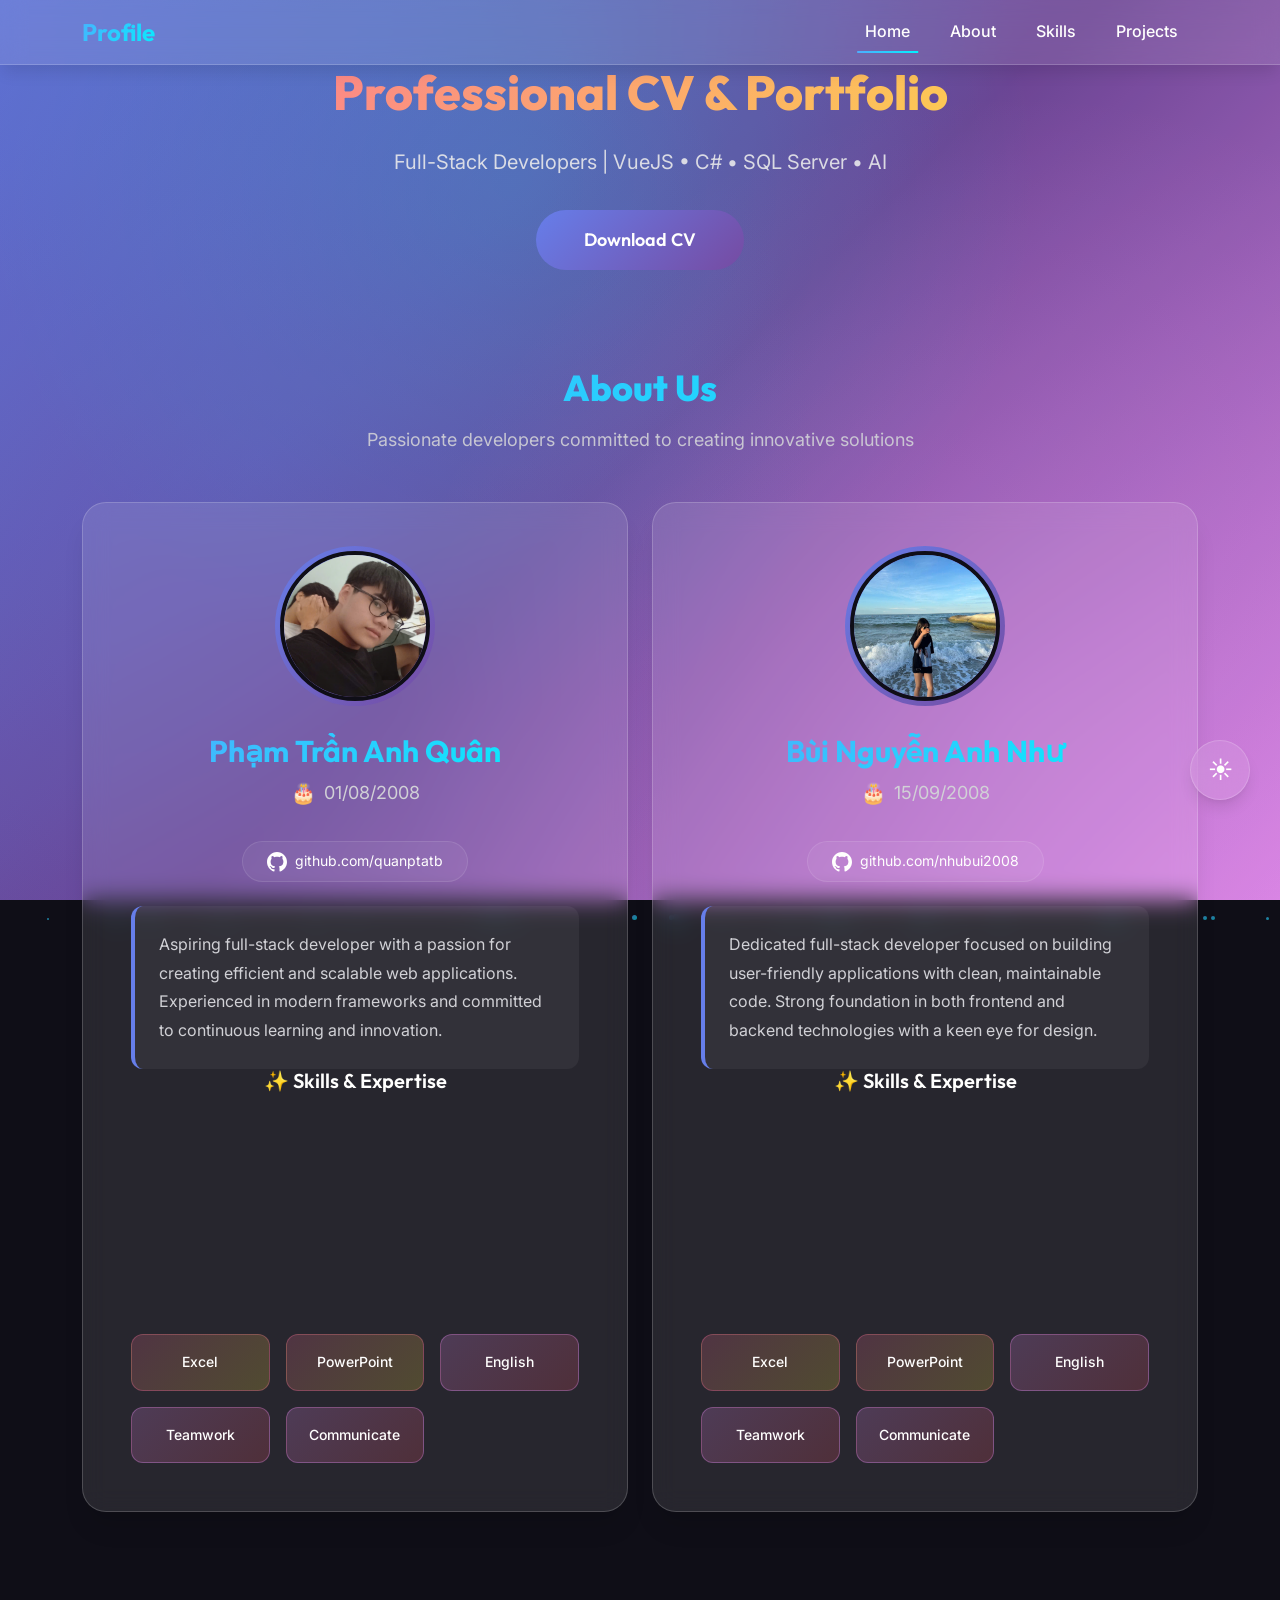
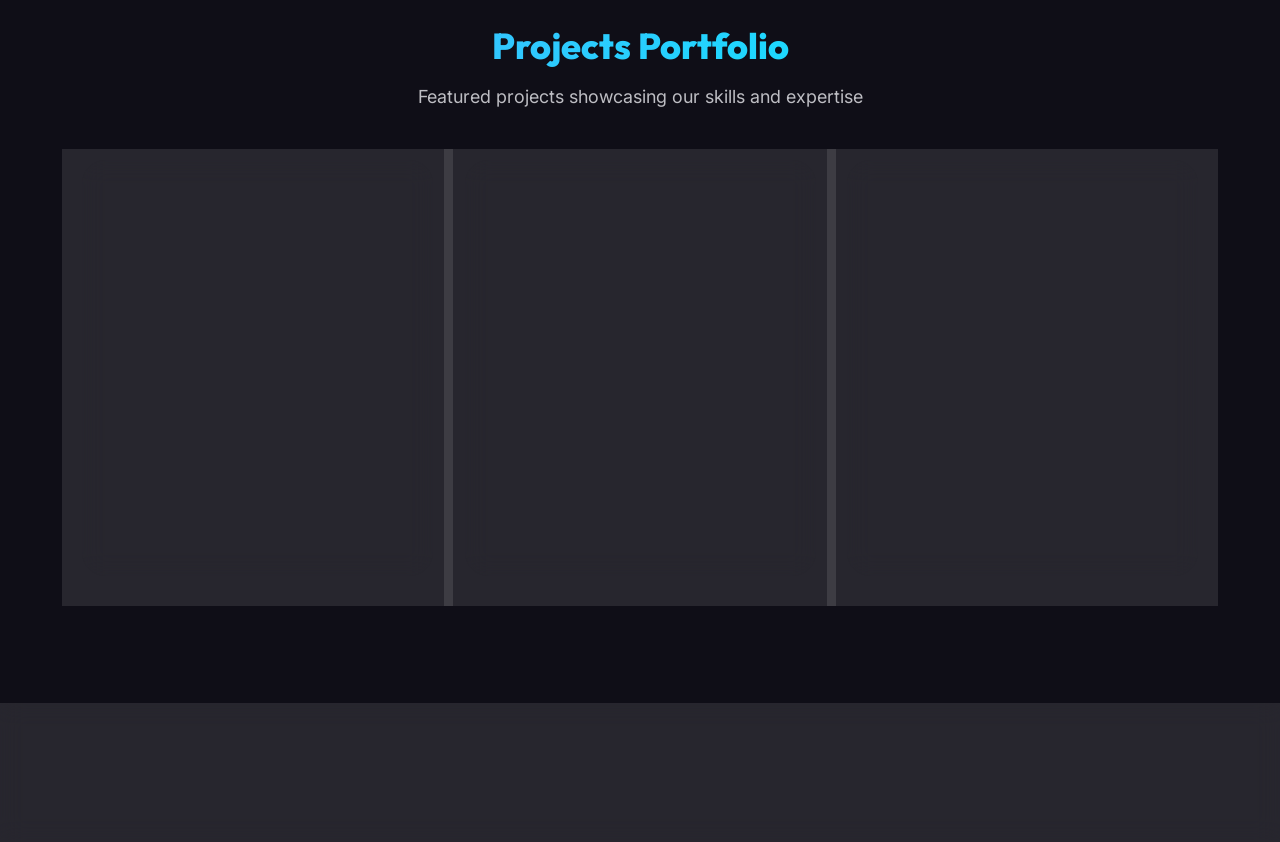
==== commit 7c970217: "feat: Enhance CV/Portfolio with new sections, improved styling, and interactive elements" ====
--- a/Index.html
+++ b/Index.html
@@ -4,10 +4,12 @@
 <head>
     <meta charset="UTF-8">
     <meta name="viewport" content="width=device-width, initial-scale=1.0">
-    <meta name="description" content="Professional Profile - Phạm Trần Anh Quân & Bùi Nguyễn Anh Như">
-    <meta name="keywords" content="profile, developer, programmer, skills, portfolio">
+    <meta name="description"
+        content="Professional CV/Portfolio - Phạm Trần Anh Quân & Bùi Nguyễn Anh Như | Full-Stack Developers specializing in VueJS, C#, SQL Server & AI">
+    <meta name="keywords"
+        content="CV, portfolio, developer, programmer, full-stack, VueJS, C#, SQL Server, AI, web development">
     <meta name="author" content="Phạm Trần Anh Quân & Bùi Nguyễn Anh Như">
-    <title>Premium Profile - Phạm Trần Anh Quân & Bùi Nguyễn Anh Như</title>
+    <title>CV/Portfolio - Phạm Trần Anh Quân & Bùi Nguyễn Anh Như</title>
 
     <!-- Bootstrap CSS -->
     <link href="https://cdn.jsdelivr.net/npm/bootstrap@5.3.8/dist/css/bootstrap.min.css" rel="stylesheet"
@@ -53,13 +55,13 @@
                             <a class="nav-link active" aria-current="page" href="#home">Home</a>
                         </li>
                         <li class="nav-item">
-                            <a class="nav-link" href="#profiles">Profiles</a>
+                            <a class="nav-link" href="#about">About</a>
                         </li>
                         <li class="nav-item">
                             <a class="nav-link" href="#skills">Skills</a>
                         </li>
                         <li class="nav-item">
-                            <a class="nav-link" href="#contact">Contact</a>
+                            <a class="nav-link" href="#projects">Projects</a>
                         </li>
                     </ul>
                 </div>
@@ -70,16 +72,22 @@
     <!-- Hero Section -->
     <section id="home" class="hero-section">
         <div class="container">
-            <h1 class="hero-title">Professional Profiles</h1>
+            <h1 class="hero-title">Professional CV & Portfolio</h1>
             <p class="hero-subtitle">
-                Showcasing talent, skills, and dedication to excellence in technology and innovation
+                Full-Stack Developers | VueJS • C# • SQL Server • AI
             </p>
+            <div class="hero-actions">
+                <button onclick="window.print()" class="hero-btn primary">Download CV</button>
+            </div>
         </div>
     </section>
 
-    <!-- Profile Cards Section -->
-    <section id="profiles" class="profiles-section">
-        <div class="container">
+    <!-- About Section -->
+    <section id="about" class="profiles-section">
+        <div class="container">
+            <h2 class="section-title">About Us</h2>
+            <p class="section-subtitle">Passionate developers committed to creating innovative solutions</p>
+
             <div class="row g-4">
                 <!-- Profile Card 1: Phạm Trần Anh Quân -->
                 <div class="col-lg-6">
@@ -90,6 +98,24 @@
 
                         <h2 class="profile-name">Phạm Trần Anh Quân</h2>
                         <p class="profile-birthdate">01/08/2008</p>
+
+                        <div class="profile-links">
+                            <a href="https://github.com/quanptatb" target="_blank" rel="noopener noreferrer"
+                                class="profile-link github">
+                                <svg xmlns="http://www.w3.org/2000/svg" width="20" height="20" viewBox="0 0 24 24"
+                                    fill="currentColor">
+                                    <path
+                                        d="M12 0c-6.626 0-12 5.373-12 12 0 5.302 3.438 9.8 8.207 11.387.599.111.793-.261.793-.577v-2.234c-3.338.726-4.033-1.416-4.033-1.416-.546-1.387-1.333-1.756-1.333-1.756-1.089-.745.083-.729.083-.729 1.205.084 1.839 1.237 1.839 1.237 1.07 1.834 2.807 1.304 3.492.997.107-.775.418-1.305.762-1.604-2.665-.305-5.467-1.334-5.467-5.931 0-1.311.469-2.381 1.236-3.221-.124-.303-.535-1.524.117-3.176 0 0 1.008-.322 3.301 1.23.957-.266 1.983-.399 3.003-.404 1.02.005 2.047.138 3.006.404 2.291-1.552 3.297-1.23 3.297-1.23.653 1.653.242 2.874.118 3.176.77.84 1.235 1.911 1.235 3.221 0 4.609-2.807 5.624-5.479 5.921.43.372.823 1.102.823 2.222v3.293c0 .319.192.694.801.576 4.765-1.589 8.199-6.086 8.199-11.386 0-6.627-5.373-12-12-12z" />
+                                </svg>
+                                <span>github.com/quanptatb</span>
+                            </a>
+                        </div>
+
+                        <div class="profile-summary">
+                            <p>Aspiring full-stack developer with a passion for creating efficient and scalable web
+                                applications. Experienced in modern frameworks and committed to continuous learning and
+                                innovation.</p>
+                        </div>
 
                         <div id="skills" class="skills-section">
                             <h3 class="skills-title">✨ Skills & Expertise</h3>
@@ -123,6 +149,24 @@
                         <h2 class="profile-name">Bùi Nguyễn Anh Như</h2>
                         <p class="profile-birthdate">15/09/2008</p>
 
+                        <div class="profile-links">
+                            <a href="https://github.com/nhubui2008" target="_blank" rel="noopener noreferrer"
+                                class="profile-link github">
+                                <svg xmlns="http://www.w3.org/2000/svg" width="20" height="20" viewBox="0 0 24 24"
+                                    fill="currentColor">
+                                    <path
+                                        d="M12 0c-6.626 0-12 5.373-12 12 0 5.302 3.438 9.8 8.207 11.387.599.111.793-.261.793-.577v-2.234c-3.338.726-4.033-1.416-4.033-1.416-.546-1.387-1.333-1.756-1.333-1.756-1.089-.745.083-.729.083-.729 1.205.084 1.839 1.237 1.839 1.237 1.07 1.834 2.807 1.304 3.492.997.107-.775.418-1.305.762-1.604-2.665-.305-5.467-1.334-5.467-5.931 0-1.311.469-2.381 1.236-3.221-.124-.303-.535-1.524.117-3.176 0 0 1.008-.322 3.301 1.23.957-.266 1.983-.399 3.003-.404 1.02.005 2.047.138 3.006.404 2.291-1.552 3.297-1.23 3.297-1.23.653 1.653.242 2.874.118 3.176.77.84 1.235 1.911 1.235 3.221 0 4.609-2.807 5.624-5.479 5.921.43.372.823 1.102.823 2.222v3.293c0 .319.192.694.801.576 4.765-1.589 8.199-6.086 8.199-11.386 0-6.627-5.373-12-12-12z" />
+                                </svg>
+                                <span>github.com/nhubui2008</span>
+                            </a>
+                        </div>
+
+                        <div class="profile-summary">
+                            <p>Dedicated full-stack developer focused on building user-friendly applications with clean,
+                                maintainable code. Strong foundation in both frontend and backend technologies with a
+                                keen eye for design.</p>
+                        </div>
+
                         <div class="skills-section">
                             <h3 class="skills-title">✨ Skills & Expertise</h3>
                             <div class="skills-grid">
@@ -148,181 +192,68 @@
         </div>
     </section>
 
-    <!-- Achievements Slider Section -->
-    <section class="slider-section">
-        <div class="container">
-            <div class="slider-container">
-                <h2 class="slider-title">🏆 Achievements & Highlights</h2>
-
-                <div class="slider-wrapper">
-                    <div class="slider-track">
-                        <!-- Slide 1 -->
-                        <div class="slider-slide">
-                            <div class="slider-content">
-                                <div class="slider-icon">💻</div>
-                                <h3>Full-Stack Development</h3>
-                                <p>Proficient in both frontend and backend technologies, creating complete web solutions
-                                    from database design to user interface implementation.</p>
-                            </div>
-                        </div>
-
-                        <!-- Slide 2 -->
-                        <div class="slider-slide">
-                            <div class="slider-content">
-                                <div class="slider-icon">🤖</div>
-                                <h3>AI & Machine Learning</h3>
-                                <p>Experience with artificial intelligence and machine learning technologies, applying
-                                    modern AI solutions to solve real-world problems.</p>
-                            </div>
-                        </div>
-
-                        <!-- Slide 3 -->
-                        <div class="slider-slide">
-                            <div class="slider-content">
-                                <div class="slider-icon">🎨</div>
-                                <h3>Modern Web Design</h3>
-                                <p>Creating stunning, responsive interfaces using cutting-edge design principles
-                                    including glassmorphism, gradients, and micro-interactions.</p>
-                            </div>
-                        </div>
-
-                        <!-- Slide 4 -->
-                        <div class="slider-slide">
-                            <div class="slider-content">
-                                <div class="slider-icon">⚡</div>
-                                <h3>High Performance</h3>
-                                <p>Building optimized, lightning-fast applications with focus on performance,
-                                    accessibility, and user experience.</p>
-                            </div>
-                        </div>
-                    </div>
-                </div>
-
-                <div class="slider-controls">
-                    <button class="slider-btn slider-prev" aria-label="Previous slide">←</button>
-                    <button class="slider-btn slider-next" aria-label="Next slide">→</button>
-                </div>
-
-                <div class="slider-indicators">
-                    <div class="slider-indicator active"></div>
-                    <div class="slider-indicator"></div>
-                    <div class="slider-indicator"></div>
-                    <div class="slider-indicator"></div>
-                </div>
-            </div>
-        </div>
-    </section>
-
-    <!-- Statistics Section -->
-    <section class="stats-section">
-        <div class="container">
-            <div class="stats-grid">
-                <div class="stat-card">
-                    <div class="stat-icon">💼</div>
-                    <div class="stat-number" data-target="14">0</div>
-                    <div class="stat-label">Skills Mastered</div>
-                </div>
-
-                <div class="stat-card">
-                    <div class="stat-icon">🎯</div>
-                    <div class="stat-number" data-target="100">0</div>
-                    <div class="stat-label">Dedication %</div>
-                </div>
-
-                <div class="stat-card">
-                    <div class="stat-icon">🚀</div>
-                    <div class="stat-number" data-target="4">0</div>
-                    <div class="stat-label">Tech Domains</div>
-                </div>
-
-                <div class="stat-card">
-                    <div class="stat-icon">⭐</div>
-                    <div class="stat-number" data-target="2026">0</div>
-                    <div class="stat-label">Year of Excellence</div>
-                </div>
-            </div>
-        </div>
-    </section>
-
-    <!-- Timeline Section -->
-    <section class="timeline-section">
-        <div class="container">
-            <h2 class="timeline-title">📅 Education & Journey</h2>
-
-            <div class="timeline">
-                <div class="timeline-item">
-                    <div class="timeline-content">
-                        <div class="timeline-year">2026</div>
-                        <div class="timeline-event">Pursuing Advanced Programming and AI Technologies</div>
-                    </div>
-                    <div class="timeline-dot"></div>
-                    <div style="width: 45%"></div>
-                </div>
-
-                <div class="timeline-item">
-                    <div class="timeline-content">
-                        <div class="timeline-year">2024-2025</div>
-                        <div class="timeline-event">Mastering Web Development with VueJS, HTML, CSS & JavaScript</div>
-                    </div>
-                    <div class="timeline-dot"></div>
-                    <div style="width: 45%"></div>
-                </div>
-
-                <div class="timeline-item">
-                    <div class="timeline-content">
-                        <div class="timeline-year">2023</div>
-                        <div class="timeline-event">Started Learning Programming with C and C#</div>
-                    </div>
-                    <div class="timeline-dot"></div>
-                    <div style="width: 45%"></div>
-                </div>
-
-                <div class="timeline-item">
-                    <div class="timeline-content">
-                        <div class="timeline-year">2008</div>
-                        <div class="timeline-event">🎂 Born and Ready to Make a Difference!</div>
-                    </div>
-                    <div class="timeline-dot"></div>
-                    <div style="width: 45%"></div>
-                </div>
-            </div>
-        </div>
-    </section>
-
-    <!-- Contact Section -->
-
-    <section id="contact" class="profiles-section">
-        <div class="container">
-            <div class="row justify-content-center">
-                <div class="col-lg-8">
-                    <div class="contact-form">
-                        <h2 class="profile-name" style="margin-bottom: var(--space-lg); text-align: center;">Get In
-                            Touch</h2>
-                        <p class="hero-subtitle" style="text-align: center; margin-bottom: var(--space-2xl);">
-                            Interested in collaboration or have questions? Send us a message!
-                        </p>
-
-                        <form>
-                            <div class="form-group">
-                                <label for="name" class="form-label">Your Name</label>
-                                <input type="text" id="name" name="name" class="form-input"
-                                    placeholder="Enter your name" required>
-                            </div>
-
-                            <div class="form-group">
-                                <label for="email" class="form-label">Email Address</label>
-                                <input type="email" id="email" name="email" class="form-input"
-                                    placeholder="your.email@example.com" required>
-                            </div>
-
-                            <div class="form-group">
-                                <label for="message" class="form-label">Message</label>
-                                <textarea id="message" name="message" class="form-textarea"
-                                    placeholder="Write your message here..." required></textarea>
-                            </div>
-
-                            <button type="submit" class="form-submit">Send Message</button>
-                        </form>
+    <!-- Projects Portfolio Section -->
+    <section id="projects" class="projects-section">
+        <div class="container">
+            <h2 class="section-title">Projects Portfolio</h2>
+            <p class="section-subtitle">Featured projects showcasing our skills and expertise</p>
+
+            <div class="projects-grid">
+                <!-- Project 1 -->
+                <div class="project-card">
+                    <div class="project-header">
+                        <h3 class="project-title">💼 E-Commerce Management System</h3>
+                        <span class="project-badge">VueJS • C#</span>
+                    </div>
+                    <p class="project-description">
+                        Full-featured e-commerce platform with user authentication, product management, shopping cart,
+                        order processing, and email notifications. Integrated with EmailJS for customer communication.
+                    </p>
+                    <div class="project-tech">
+                        <span class="tech-tag">VueJS</span>
+                        <span class="tech-tag">Vue Router</span>
+                        <span class="tech-tag">C#</span>
+                        <span class="tech-tag">ASP.NET</span>
+                        <span class="tech-tag">SQL Server</span>
+                        <span class="tech-tag">EmailJS</span>
+                    </div>
+                </div>
+
+                <!-- Project 2 -->
+                <div class="project-card">
+                    <div class="project-header">
+                        <h3 class="project-title">⚡ Random Team Generator</h3>
+                        <span class="project-badge">JavaScript</span>
+                    </div>
+                    <p class="project-description">
+                        Interactive team randomization tool with Valorant agent assignment, member selection, and smooth
+                        animations. Features both 3-person and 5-person team modes with individual agent reset
+                        capabilities.
+                    </p>
+                    <div class="project-tech">
+                        <span class="tech-tag">HTML5</span>
+                        <span class="tech-tag">CSS3</span>
+                        <span class="tech-tag">JavaScript</span>
+                        <span class="tech-tag">Animations</span>
+                    </div>
+                </div>
+
+                <!-- Project 3 -->
+                <div class="project-card">
+                    <div class="project-header">
+                        <h3 class="project-title">📱 Professional CV/Portfolio Site</h3>
+                        <span class="project-badge">Bootstrap</span>
+                    </div>
+                    <p class="project-description">
+                        Modern, responsive portfolio website with glassmorphism effects, animated statistics,
+                        interactive sliders, and theme toggle. Built with performance and aesthetics in mind.
+                    </p>
+                    <div class="project-tech">
+                        <span class="tech-tag">HTML5</span>
+                        <span class="tech-tag">CSS3</span>
+                        <span class="tech-tag">JavaScript</span>
+                        <span class="tech-tag">Bootstrap 5</span>
+                        <span class="tech-tag">Glassmorphism</span>
                     </div>
                 </div>
             </div>
--- a/css/style.css
+++ b/css/style.css
@@ -1433,4 +1433,489 @@
     -webkit-backdrop-filter: blur(var(--glass-blur));
     border: 1px solid var(--glass-border);
     border-radius: var(--radius-xl);
+}
+
+/* ===================================
+   CV/Portfolio Specific Styles
+   ================================== */
+
+/* Hero Actions (CV Buttons) */
+.hero-actions {
+    display: flex;
+    gap: var(--space-lg);
+    justify-content: center;
+    margin-top: var(--space-xl);
+    flex-wrap: wrap;
+}
+
+.hero-btn {
+    padding: var(--space-md) var(--space-2xl);
+    font-family: var(--font-secondary);
+    font-size: var(--text-lg);
+    font-weight: 600;
+    border-radius: var(--radius-full);
+    cursor: pointer;
+    transition: all var(--transition-base);
+    text-decoration: none;
+    display: inline-flex;
+    align-items: center;
+    justify-content: center;
+    border: none;
+    min-width: 200px;
+}
+
+.hero-btn.primary {
+    background: var(--gradient-primary);
+    color: var(--color-light);
+}
+
+.hero-btn.secondary {
+    background: var(--glass-bg);
+    backdrop-filter: blur(var(--glass-blur));
+    -webkit-backdrop-filter: blur(var(--glass-blur));
+    border: 2px solid var(--glass-border);
+    color: var(--color-light);
+}
+
+.hero-btn:hover {
+    transform: translateY(-5px) scale(1.05);
+    box-shadow: var(--shadow-glow);
+}
+
+.hero-btn.primary:hover {
+    background: var(--gradient-accent);
+}
+
+/* Section Titles */
+.section-title {
+    font-family: var(--font-secondary);
+    font-size: var(--text-4xl);
+    font-weight: 800;
+    text-align: center;
+    margin-bottom: var(--space-md);
+    background: var(--gradient-accent);
+    -webkit-background-clip: text;
+    -webkit-text-fill-color: transparent;
+    background-clip: text;
+}
+
+.section-subtitle {
+    text-align: center;
+    font-size: var(--text-lg);
+    color: var(--color-gray-200);
+    margin-bottom: var(--space-2xl);
+    opacity: 0.9;
+}
+
+/* Profile Summary */
+.profile-summary {
+    margin-top: var(--space-lg);
+    padding: var(--space-lg);
+    background: rgba(255, 255, 255, 0.05);
+    border-radius: var(--radius-lg);
+    border-left: 4px solid var(--color-purple);
+}
+
+.profile-summary p {
+    color: var(--color-gray-200);
+    line-height: 1.8;
+    font-size: var(--text-base);
+    margin: 0;
+}
+
+/* Profile Links (GitHub, etc.) */
+.profile-links {
+    display: flex;
+    justify-content: center;
+    gap: var(--space-md);
+    margin: var(--space-lg) 0;
+}
+
+.profile-link {
+    display: inline-flex;
+    align-items: center;
+    gap: var(--space-sm);
+    padding: var(--space-sm) var(--space-lg);
+    background: rgba(255, 255, 255, 0.05);
+    border: 1px solid rgba(255, 255, 255, 0.1);
+    border-radius: var(--radius-full);
+    color: var(--color-light);
+    text-decoration: none;
+    font-size: var(--text-sm);
+    transition: all var(--transition-base);
+}
+
+.profile-link svg {
+    flex-shrink: 0;
+    transition: transform var(--transition-base);
+}
+
+.profile-link:hover {
+    background: rgba(255, 255, 255, 0.1);
+    border-color: rgba(255, 255, 255, 0.3);
+    transform: translateY(-2px);
+    box-shadow: 0 4px 12px rgba(102, 126, 234, 0.3);
+    color: var(--color-light);
+}
+
+.profile-link.github:hover {
+    border-color: #6e5494;
+    box-shadow: 0 4px 12px rgba(110, 84, 148, 0.4);
+}
+
+.profile-link.github:hover svg {
+    transform: scale(1.1);
+}
+
+/* Education Section */
+.education-section {
+    padding: var(--space-3xl) 0;
+    position: relative;
+}
+
+.education-timeline {
+    max-width: 900px;
+    margin: 0 auto;
+    position: relative;
+}
+
+.education-item {
+    display: grid;
+    grid-template-columns: 200px 1fr;
+    gap: var(--space-2xl);
+    margin-bottom: var(--space-3xl);
+    position: relative;
+}
+
+.education-item::before {
+    content: '';
+    position: absolute;
+    left: 200px;
+    top: 0;
+    bottom: -var(--space-3xl);
+    width: 2px;
+    background: var(--gradient-primary);
+    margin-left: calc(var(--space-2xl) / 2 - 1px);
+}
+
+.education-item:last-child::before {
+    display: none;
+}
+
+.education-year {
+    font-family: var(--font-secondary);
+    font-size: var(--text-xl);
+    font-weight: 700;
+    background: var(--gradient-warm);
+    -webkit-background-clip: text;
+    -webkit-text-fill-color: transparent;
+    background-clip: text;
+    text-align: right;
+    padding-top: var(--space-xs);
+}
+
+.education-content {
+    background: var(--glass-bg);
+    backdrop-filter: blur(var(--glass-blur));
+    -webkit-backdrop-filter: blur(var(--glass-blur));
+    border: 1px solid var(--glass-border);
+    border-radius: var(--radius-xl);
+    padding: var(--space-xl);
+    box-shadow: var(--shadow-lg);
+    transition: all var(--transition-base);
+    position: relative;
+}
+
+.education-content::before {
+    content: '';
+    position: absolute;
+    left: -12px;
+    top: 12px;
+    width: 12px;
+    height: 12px;
+    background: var(--gradient-accent);
+    border-radius: var(--radius-full);
+    border: 3px solid var(--color-dark);
+    box-shadow: 0 0 15px rgba(75, 172, 254, 0.5);
+}
+
+.education-content:hover {
+    transform: translateX(10px);
+    box-shadow: var(--shadow-2xl), var(--shadow-glow);
+}
+
+.education-title {
+    font-family: var(--font-secondary);
+    font-size: var(--text-2xl);
+    font-weight: 700;
+    color: var(--color-light);
+    margin-bottom: var(--space-sm);
+}
+
+.education-institution {
+    font-size: var(--text-lg);
+    color: var(--color-gray-200);
+    margin-bottom: var(--space-lg);
+}
+
+.education-achievements {
+    list-style: none;
+    padding: 0;
+    margin: 0;
+}
+
+.education-achievements li {
+    padding-left: var(--space-xl);
+    margin-bottom: var(--space-sm);
+    color: var(--color-gray-200);
+    position: relative;
+}
+
+.education-achievements li::before {
+    content: '✓';
+    position: absolute;
+    left: 0;
+    color: var(--color-cyan);
+    font-weight: bold;
+}
+
+/* Projects Section */
+.projects-section {
+    padding: var(--space-3xl) 0;
+    position: relative;
+}
+
+.projects-grid {
+    display: grid;
+    grid-template-columns: repeat(auto-fit, minmax(320px, 1fr));
+    gap: var(--space-xl);
+}
+
+.project-card {
+    background: var(--glass-bg);
+    backdrop-filter: blur(var(--glass-blur));
+    -webkit-backdrop-filter: blur(var(--glass-blur));
+    border: 1px solid var(--glass-border);
+    border-radius: var(--radius-2xl);
+    padding: var(--space-xl);
+    box-shadow: var(--shadow-lg);
+    transition: all var(--transition-slow);
+    position: relative;
+    overflow: hidden;
+}
+
+.project-card::before {
+    content: '';
+    position: absolute;
+    top: 0;
+    left: 0;
+    right: 0;
+    height: 4px;
+    background: var(--gradient-primary);
+    transform: scaleX(0);
+    transition: transform var(--transition-base);
+}
+
+.project-card:hover {
+    transform: translateY(-10px);
+    box-shadow: var(--shadow-2xl), var(--shadow-glow);
+    border-color: rgba(255, 255, 255, 0.3);
+}
+
+.project-card:hover::before {
+    transform: scaleX(1);
+}
+
+.project-header {
+    display: flex;
+    justify-content: space-between;
+    align-items: flex-start;
+    margin-bottom: var(--space-lg);
+    gap: var(--space-md);
+}
+
+.project-title {
+    font-family: var(--font-secondary);
+    font-size: var(--text-xl);
+    font-weight: 700;
+    color: var(--color-light);
+    margin: 0;
+    flex: 1;
+}
+
+.project-badge {
+    background: var(--gradient-accent);
+    color: var(--color-dark);
+    padding: var(--space-xs) var(--space-md);
+    border-radius: var(--radius-full);
+    font-size: var(--text-xs);
+    font-weight: 600;
+    white-space: nowrap;
+}
+
+.project-description {
+    color: var(--color-gray-200);
+    line-height: 1.7;
+    margin-bottom: var(--space-lg);
+}
+
+.project-tech {
+    display: flex;
+    flex-wrap: wrap;
+    gap: var(--space-sm);
+}
+
+.tech-tag {
+    background: rgba(75, 172, 254, 0.15);
+    border: 1px solid rgba(75, 172, 254, 0.3);
+    color: var(--color-cyan);
+    padding: var(--space-xs) var(--space-md);
+    border-radius: var(--radius-md);
+    font-size: var(--text-xs);
+    font-weight: 500;
+    transition: all var(--transition-base);
+}
+
+.tech-tag:hover {
+    background: rgba(75, 172, 254, 0.25);
+    border-color: rgba(75, 172, 254, 0.5);
+    transform: scale(1.05);
+}
+
+/* Responsive Updates for CV Sections */
+@media (max-width: 768px) {
+    .hero-actions {
+        flex-direction: column;
+        align-items: stretch;
+    }
+
+    .hero-btn {
+        width: 100%;
+    }
+
+    .section-title {
+        font-size: var(--text-3xl);
+    }
+
+    .education-item {
+        grid-template-columns: 1fr;
+        gap: var(--space-md);
+    }
+
+    .education-item::before {
+        display: none;
+    }
+
+    .education-year {
+        text-align: left;
+        font-size: var(--text-lg);
+    }
+
+    .education-content::before {
+        display: none;
+    }
+
+    .education-content:hover {
+        transform: translateY(-5px);
+    }
+
+    .projects-grid {
+        grid-template-columns: 1fr;
+    }
+
+    .project-header {
+        flex-direction: column;
+        align-items: flex-start;
+    }
+
+    .project-badge {
+        align-self: flex-start;
+    }
+}
+
+/* ===================================
+   Print Styles for CV
+   ================================== */
+@media print {
+
+    /* Hide interactive elements */
+    .navbar-glass,
+    .theme-toggle,
+    .scroll-top,
+    .scroll-progress,
+    .particles-container,
+    .animated-background,
+    .page-loader,
+    .hero-actions,
+    .slider-controls,
+    .slider-indicators,
+    .contact-form form {
+        display: none !important;
+    }
+
+    /* Reset colors for print */
+    body {
+        background: white;
+        color: black;
+    }
+
+    .hero-section,
+    .profiles-section,
+    .education-section,
+    .projects-section,
+    .timeline-section,
+    .stats-section {
+        padding: 20px 0;
+        page-break-inside: avoid;
+    }
+
+    .profile-card,
+    .education-content,
+    .project-card,
+    .stat-card {
+        background: white;
+        border: 1px solid #ddd;
+        box-shadow: none;
+        page-break-inside: avoid;
+    }
+
+    .section-title,
+    .hero-title,
+    .profile-name,
+    .education-title,
+    .project-title {
+        color: #333;
+    }
+
+    .section-subtitle,
+    .hero-subtitle,
+    .profile-birthdate,
+    .education-institution,
+    .project-description,
+    .timeline-event {
+        color: #666;
+    }
+
+    .skill-badge,
+    .tech-tag {
+        border: 1px solid #ddd;
+        color: #333;
+        background: #f5f5f5;
+    }
+
+    /* Adjust layout for print */
+    .hero-section {
+        text-align: center;
+        margin-bottom: 30px;
+    }
+
+    .footer {
+        border-top: 1px solid #ddd;
+        background: white;
+    }
+
+    /* Page breaks */
+    .profiles-section {
+        page-break-after: always;
+    }
 }
